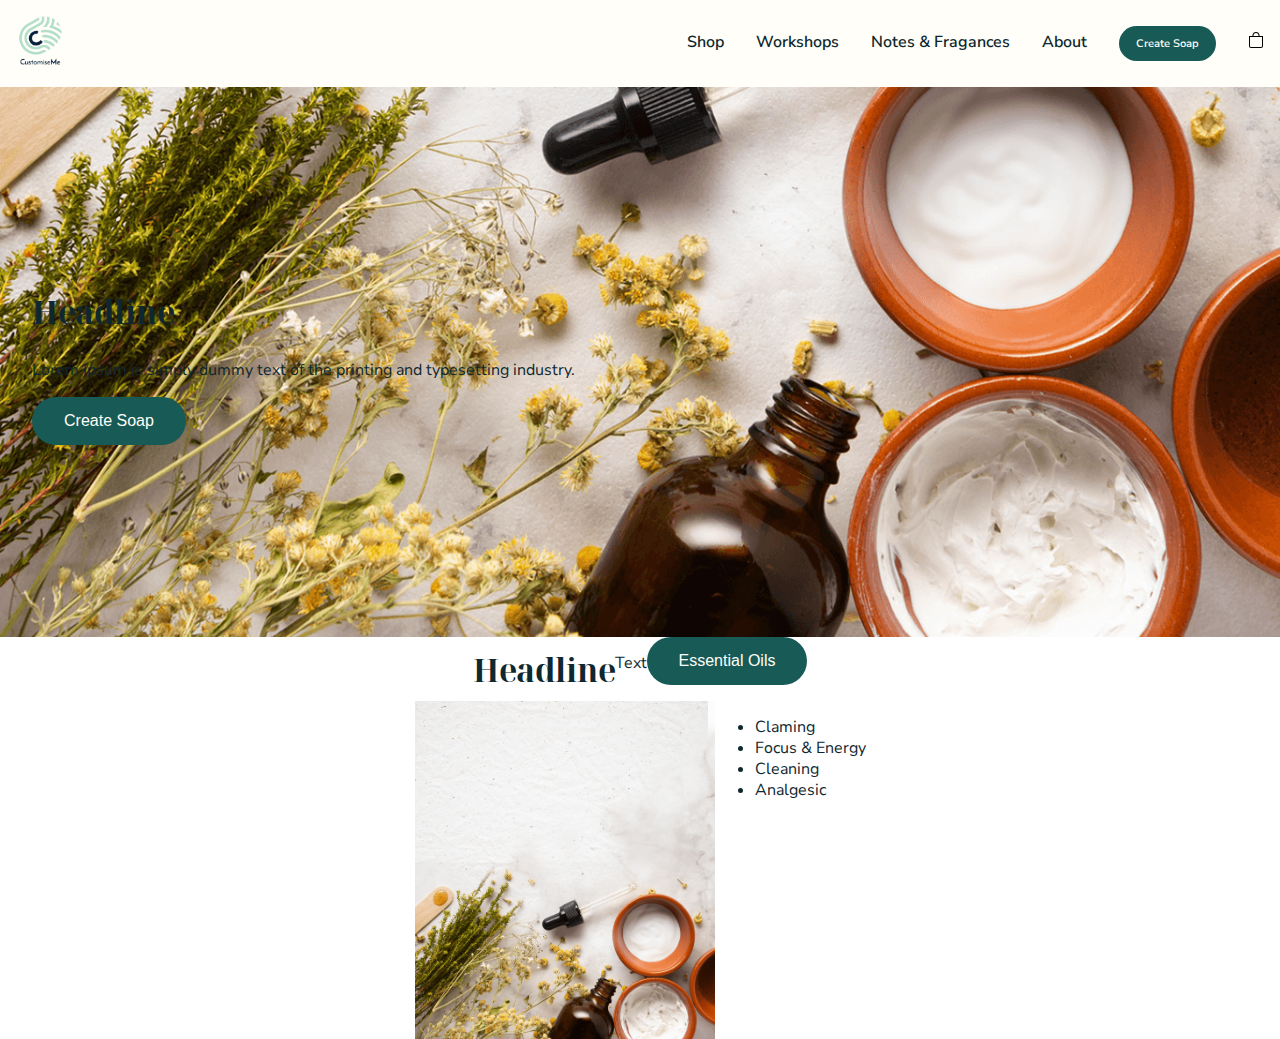
==== create-soap.html @ 22575def "Jose Adding Section" ====
<!DOCTYPE html>
<html lang="en">

<head>
    <meta charset="UTF-8" />
    <meta http-equiv="X-UA-Compatible" content="IE=edge" />
    <meta name="viewport" content="width=device-width, initial-scale=1.0" />
    <title>CustomiseMe</title>
    <link rel="stylesheet" href="style.css" />
</head>

<body class="wrapper">
    <header class="main-container-header header_bg_content">
        <nav>
            <div id="logo" class="logo">
                <a href="index.html"><img src="images/logo.png" alt="Logo" /></a>
            </div>

            <div class="icons-nav">

                <div class="buttons-nav">
                    <a class="icon" href="create-soap.html">Create Soap</a>
                </div>

                <div class="cart">
                    <a class="icon">
                        <img src="images/bag.svg" alt="Ivon Menu" />
                    </a>
                </div>

                <div class="hamburger">
                    <a class="icon" onclick="openmenumobile()">
                        <img src="images/bars-solid.svg" alt="Icon Menu" />
                    </a>
                </div>
            </div>

            <ul id="mainmenu">
                <li><a href="shop.html">Shop</a></li>
                <li><a href="workshops.html">Workshops</a></li>
                <li><a href="notes_fragances.html">Notes & Fragances</a></li>
                <li><a href="about.html">About</a></li>
                <li><a href="create-soap.html">Create Soap</a></li>
                <li><a href="cart.html">Cart</a>
                </li>
            </ul>

            <ul id="menu">
                <li><a href="shop.html">Shop</a></li>
                <li><a href="workshops.html">Workshops</a></li>
                <li><a href="notes_fragances.html">Notes & Fragances</a></li>
                <li><a href="about.html">About</a></li>
                <li><a class="icon" href="create-soap.html">Create Soap</a></li>
                <li>
                    <a class="icon">
                        <img src="images/bag.svg" alt="Icon Menu" /></a>
                </li>
            </ul>
        </nav>

        <div class="w100 hero">
            <div class="hero-text">
                <h1>Headline</h1>
                <p>Lorem Ipsum is simply dummy text of the printing and typesetting industry.</p>
                <button type="button">Create Soap</button>
            </div>

        </div>
        </div>

        <!-- <div id="overlay" class="w100"></div> -->
    </header>

    <main>
        
        <section class="head-main">
            <div class="container">
                <div><h1>Headline</h1></div>
                <div><p>Text</p></div>
                <div><button>Essential Oils</button></div>
            </div>
        </section>

        <section class="form-create_soap">
            <div class="container">
            <div>
                <img src="images/bg.png">
            </div>
            <div>
                <ul class="list-experiences">
                    <li>Claming</li>
                    <li>Focus & Energy</li>
                    <li>Cleaning</li>
                    <li>Analgesic</li>
                </ul>
            </div>
            </div> <!--End container-->
        </section>
    </main>







    <footer></footer>
    <script src="functions.js"></script>
</body>

</html>
---- style.css ----
@import url("https://fonts.googleapis.com/css2?family=Noto+Serif+Display:ital,wght@0,100;0,200;0,300;0,400;0,500;0,600;0,700;0,800;0,900;1,100;1,200;1,300;1,400;1,600;1,700;1,800;1,900&display=swap");

/*font-family: 'Noto Serif Display', serif;*/

@import url("https://fonts.googleapis.com/css2?family=Nunito+Sans:ital,wght@0,200;0,300;0,400;0,600;0,700;0,800;0,900;1,200;1,300;1,400;1,600;1,700;1,800;1,900&display=swap");

/*font-family: 'Nunito Sans', sans-serif;*/

:root {
  --font-h: "Noto Serif Display", serif;
  --font-t: "Nunito Sans", sans-serif;
  --black: #0f282f;
  --green: #c8dcc4;
  --middle_green: #7f927b;
  --dark-green: #185a56;
  --beige: #eee5da;
  --brown: #eee5da;
  --white: #fffef8;
  --m: 1rem;
  --ms: 0.5rem;
  --p: 1rem;
  --ps: 0.5rem;
  --mtb: 1rem 0;
  --mlr: 0 1rem;
  --ml: 0 0 0 1rem;
  --mr: 0 1rem 0 0;
  --ptb: 1rem 0;
  --plr: 0 1rem;
  --pl: 0 0 0 1rem;
  --pr: 0 1rem 0 0;
  --border-radius: 10px;
  --border-radius-100: 100px;
  /* --bg-gray-200: background-color: #efefef; */
  --shadow: 0 1px 3px 0 rgba(0, 0, 0, 0.1), 0 1px 2px 0 rgba(0, 0, 0, 0.06);
}

h1,
h2,
h3 {
  font-family: var(--font-h);
}

p {
  font-family: var(--font-t);
}

body {
  margin: 0px;
  color: var(--black);
  hyphens: auto;
  font-size: 16px;
  line-height: 21px;
  font-family: "Nunito Sans", sans-serif;
  word-wrap: break-word;
}

.wrapper {
  /* position: relative; */
  display: grid;
  grid-template-columns: 1fr;
  grid-template-rows: auto auto auto;
  width: 100%;
  height: 100vh;
  justify-items: center;
  justify-content: center;
  grid-auto-flow: row;
}

header {
  /*its container is wrapper */
  /*Mobile*/
  grid-column-start: 1;
  grid-column-end: -1;
  grid-row-start: 1;
  grid-row-end: 2;
  /* position: relative; */
  width: 100%;
  height: auto;
}

nav {
  display: grid;
  grid-template-columns: auto auto;
  grid-template-rows: 1fr;
  grid-auto-flow: column;
  justify-content: first baseline;
  /* align-items: baseline; */
  background-color: var(--white);
}

.icons-nav {
  grid-column: 2 / 3;
  grid-row: 1 / -1;
  display: flex;
  flex-flow: row;
  justify-content: end;
  align-items: center;
}

.hamburger {
  /*Mobile*/
  padding: var(--p);
  width: 16px;
  cursor: pointer;
}

.cart {
  padding: var(--p);
  width: 16px;
  cursor: pointer;
}

#logo {
  padding: var(--p);
  color: var(--black);
}

#logo img {
  width: 3rem;
}

.buttons-nav {
  padding: var(--p);
}

.buttons-nav a:link {
  background-color: var(--dark-green);
  border: none;
  color: var(--white);
  padding: 10px 17px;
  text-align: center;
  text-decoration: none;
  font-size: 11px;
  border-radius: var(--border-radius-100);
}

#menu {
  display: none;
}

#mainmenu {
  /*Mobile*/
  display: none;
  grid-column: 1 / -1;
  grid-row: 2 / 3;
  margin: 0;
  width: 100%;
  flex-flow: column;
  justify-content: center;
  align-content: center;
  text-align: center;
  padding: var(--ptb);
  background-color: var(--dark-green);
  height: auto;
}

#mainmenu ul {
  width: 100%;
}

#mainmenu li {
  text-decoration: none;
  list-style: none;
  padding: var(--ptb);
  border-bottom: 1px solid var(--white);
  border-width: thin;
  width: 100vw;
}

#mainmenu li:last-child {
  border-bottom: 0px;
}

#mainmenu li a:link,
a:visited,
a:active {
  color: var(--white);
  text-decoration: none;
  font-weight: 600;
}

.hero {
  grid-column: 1 / -1;
  grid-row: 2 / 3;
  background-color: var(--middle_green);
  width: 100%;
  height: auto;
  display: flex;
  flex-flow: row;
  background-image: url(images/bg.png);
  background-repeat: no-repeat;
  background-position: bottom;
  background-size: cover;
  justify-content: flex-start;
  align-items: center;
  text-align: left;
}

.hero-text {
  display: flex;
  flex-flow: column;
  width: 50%;
  padding: var(--p);
  margin: var(--m);
  /* height: fit-content; */
  /* justify-content: baseline; */
  align-content: center;
}

button {
  width: fit-content;
  background-color: var(--dark-green);
  border: none;
  color: var(--white);
  padding: 10px 17px;
  text-align: center;
  text-decoration: none;
  /* font-size: 11px; */
  border-radius: var(--border-radius-100);
  cursor: pointer;
}

main {
  grid-column: 1 / -1;
  grid-row: 2 / 3;
  width: 100%;
  /* padding: var(--p); */
  /* margin: var(--m); */
}

footer {
  grid-column: 1 / -1;
  grid-row: 3/ 4;
}

.head-main {
  width: 100%;
  display: flex;
  justify-content: center;
  align-items: center;
  text-align: center;
}

.form-create_soap img {
  display: flex;
  width: 300px;
}

.container {
  max-width: 1280px;
  display: flex;
  justify-content: center;
  margin: 0 auto;
}

.w100 {
  width: 100%;
}

/*///ABDULHAN//****/

/* ------------------ Tablet -----------------------*/

/* Medium devices (landscape tablets, 768px and up) */

@media only screen and (min-width: 768px) {
}

/* ------------------ Desktop -----------------------*/

/* Extra large devices (large laptops and desktops, 1200px and up) */

@media only screen and (min-width: 1200px) {
  .hamburger {
    display: none;
  }
  #mainmenu {
    display: none;
  }
  #menu {
    /*Desktop*/
    display: flex;
    grid-column: 2 / 3;
    grid-row: 1 / -1;
    margin: 0;
    width: 100%;
    flex-flow: row;
    justify-content: end;
    align-content: center;
    text-align: center;
    padding: var(--ptb);
    height: auto;
  }
  #menu li {
    border-bottom: 0px;
    display: inline;
    padding: var(--p);
  }
  #menu li a:link.icon {
    background-color: var(--dark-green);
    /* Green */
    border: none;
    color: var(--white);
    padding: 10px 17px;
    text-align: center;
    text-decoration: none;
    font-size: 11px;
    border-radius: var(--border-radius-100);
    cursor: pointer;
  }
  #menu li a:link,
  a:visited,
  a:active {
    color: var(--black);
    text-decoration: none;
    font-weight: 600;
    cursor: pointer;
  }
  .icons-nav {
    display: none;
  }
  .hero {
    height: 550px;
  }
  button {
    padding: 15px 32px;
    font-size: 1rem;
  }
}
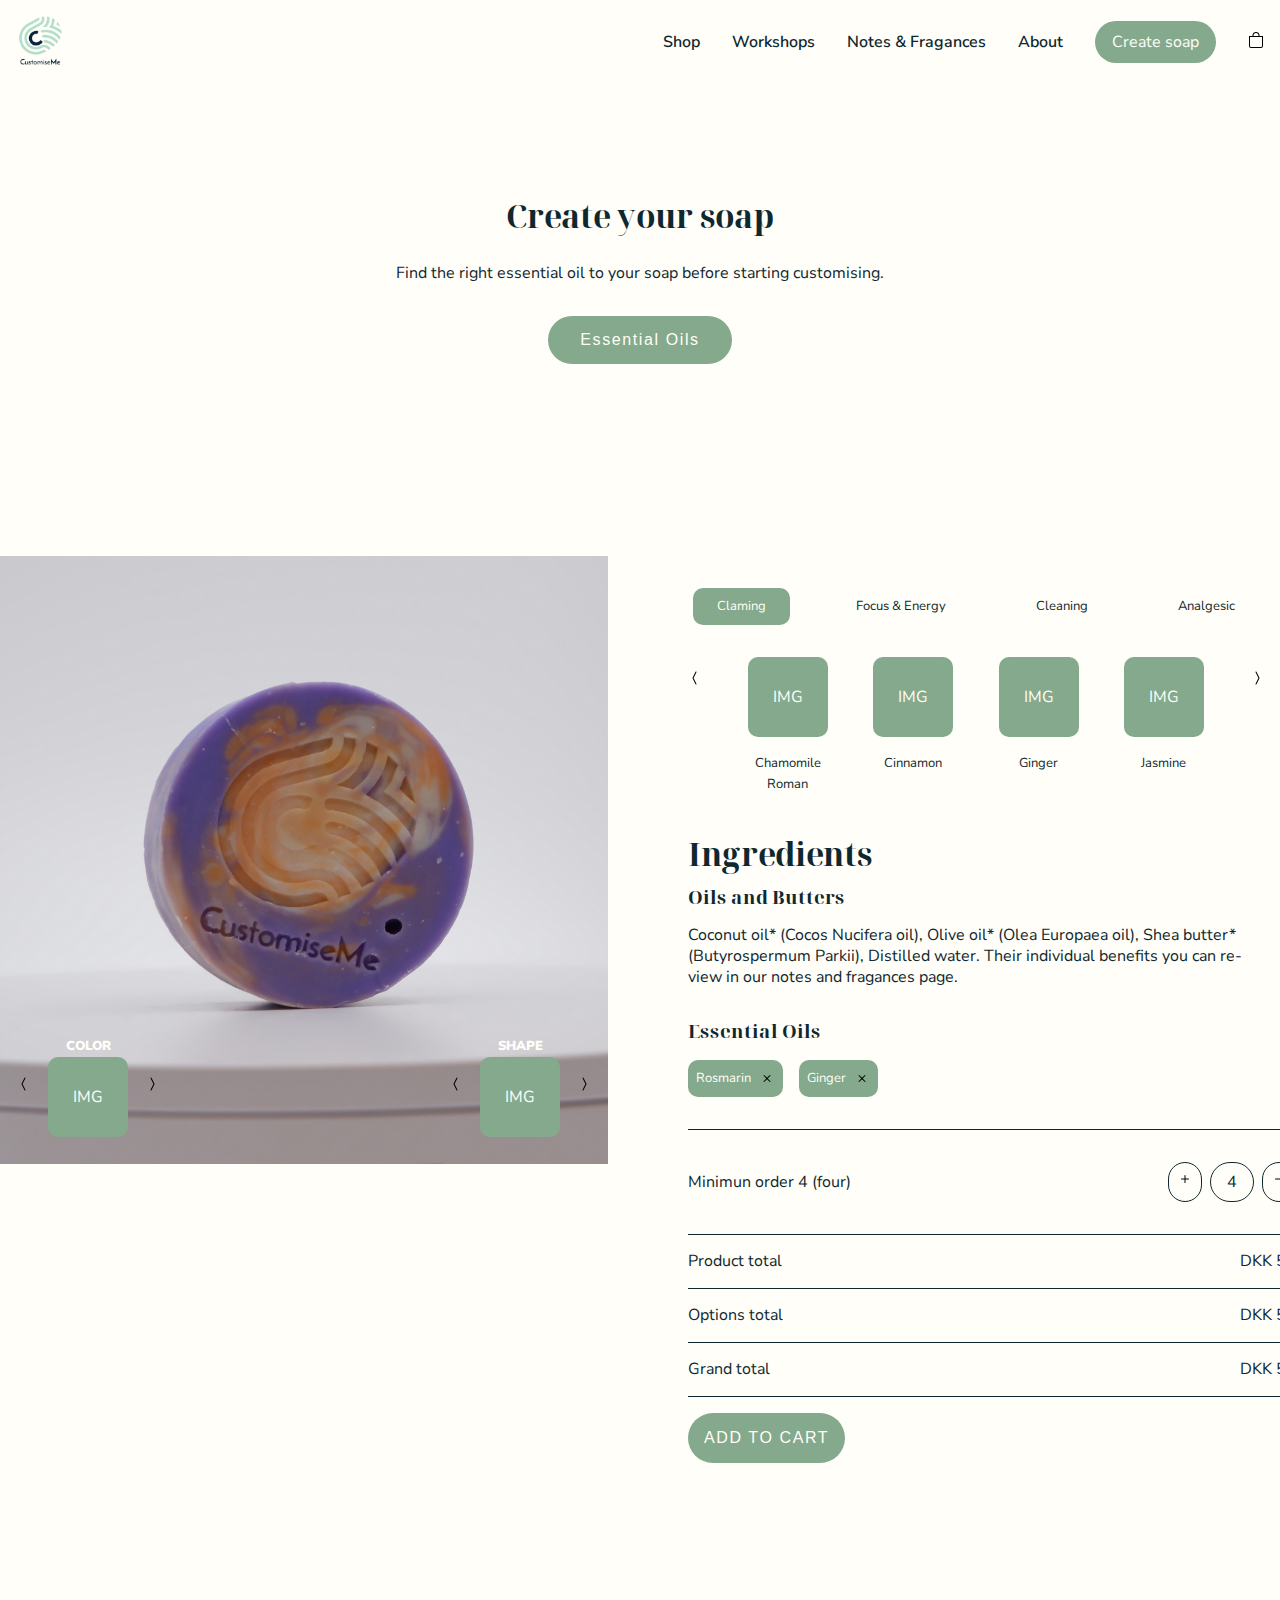
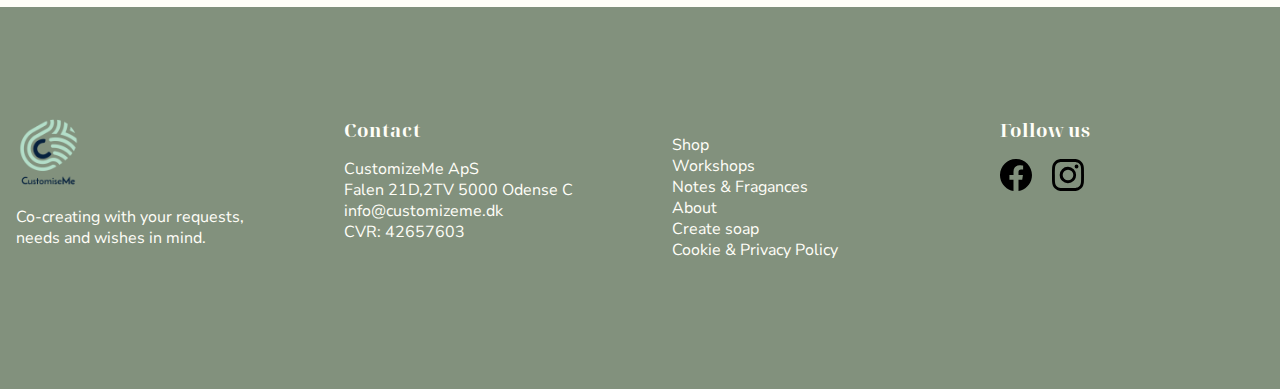
==== commit ea8fe2f4: "create-soap page and css" ====
--- a/create-soap.html
+++ b/create-soap.html
@@ -18,8 +18,8 @@
 
             <div class="icons-nav">
 
-                <div class="buttons-nav">
-                    <a class="icon" href="create-soap.html">Create Soap</a>
+                <div class="button-nav">
+                    <a class="button-nav" href="create-soap.html">Create Soap</a>
                 </div>
 
                 <div class="cart">
@@ -35,77 +35,293 @@
                 </div>
             </div>
 
-            <ul id="mainmenu">
-                <li><a href="shop.html">Shop</a></li>
-                <li><a href="workshops.html">Workshops</a></li>
-                <li><a href="notes_fragances.html">Notes & Fragances</a></li>
-                <li><a href="about.html">About</a></li>
-                <li><a href="create-soap.html">Create Soap</a></li>
-                <li><a href="cart.html">Cart</a>
+            <ul id="mainmenu"><!--Mobile-->
+                <li><a href="shop.html" class="mainmenu">Shop</a></li>
+                <li><a href="workshops.html" class="mainmenu">Workshops</a></li>
+                <li><a href="notes_fragances.html" class="mainmenu">Notes & Fragances</a></li>
+                <li><a href="about.html" class="mainmenu">About</a></li>
+                <li><a href="create-soap.html" class="mainmenu">Create soap</a></li>
+                <li><a href="cart.html" class="mainmenu">Cart</a>
                 </li>
             </ul>
 
-            <ul id="menu">
-                <li><a href="shop.html">Shop</a></li>
-                <li><a href="workshops.html">Workshops</a></li>
-                <li><a href="notes_fragances.html">Notes & Fragances</a></li>
-                <li><a href="about.html">About</a></li>
-                <li><a class="icon" href="create-soap.html">Create Soap</a></li>
+            <ul id="menu"><!--Desktop-->
+                <li><a href="shop.html" class="menu">Shop</a></li>
+                <li><a href="workshops.html" class="menu">Workshops</a></li>
+                <li><a href="notes_fragances.html" class="menu">Notes & Fragances</a></li>
+                <li><a href="about.html" class="menu">About</a></li>
+                <li><a class="button" href="create-soap.html">Create soap</a></li>
                 <li>
-                    <a class="icon">
+                    <a href="cart.html" class="menu">
                         <img src="images/bag.svg" alt="Icon Menu" /></a>
                 </li>
             </ul>
         </nav>
 
-        <div class="w100 hero">
-            <div class="hero-text">
+        <!-- <div class="w100 hero">
+            <div class="container hero-text">
                 <h1>Headline</h1>
                 <p>Lorem Ipsum is simply dummy text of the printing and typesetting industry.</p>
-                <button type="button">Create Soap</button>
+                <button type="button">Create soap</button>
             </div>
-
-        </div>
+        </div> -->
+
         </div>
 
         <!-- <div id="overlay" class="w100"></div> -->
     </header>
 
     <main>
-        
-        <section class="head-main">
+
+        <section class="">
             <div class="container">
-                <div><h1>Headline</h1></div>
-                <div><p>Text</p></div>
-                <div><button>Essential Oils</button></div>
+                <div class="head-main">
+                    <div><h1>Create your soap</h1></div>
+                    <div><p>Find the right essential oil to your soap before starting customising.</p></div>
+                    <div><button>Essential Oils</button></div>
+                </div>
             </div>
         </section>
 
-        <section class="form-create_soap">
+        <section id="form-mobile">
             <div class="container">
-            <div>
-                <img src="images/bg.png">
-            </div>
-            <div>
-                <ul class="list-experiences">
-                    <li>Claming</li>
-                    <li>Focus & Energy</li>
-                    <li>Cleaning</li>
-                    <li>Analgesic</li>
+                <div class="form-create-soap-mobile">
+                    <div>
+                        <ul class="list-experiences">
+                            <li class="exp-sel">Claming</li>
+                            <li>Focus & Energy</li>
+                            <li>Cleaning</li>
+                            <li>Analgesic</li>
+                        </ul>
+                    </div>
+                    <div>
+                        <ul class="list-items">
+                            <li><img src="images/chevron-compact-left.svg" alt="" class="arrows"></li>
+                            <li><div class="item"><div class="icon-item">IMG</div><div class="icon-text">img</div></div></li>
+                            <li><div class="item"><div class="icon-item">IMG</div><div class="icon-text">img</div></div></li>
+                            <li><div class="item"><div class="icon-item">IMG</div><div class="icon-text">img</div></div></li>
+                            <li><div class="item"><div class="icon-item">IMG</div><div class="icon-text">img</div></div></li>
+                            <li><img src="images/chevron-compact-right.svg" alt="" class="arrows"></li>
+                        </ul>
+                    </div>
+                    <div>
+                        <img src="images/custom-soap.jpg">
+
+                        <div class="color-shape">
+                            <div>
+                                <ul class="list-color-shape">
+                                    <li><img src="images/chevron-compact-left.svg" alt="" class="arrows"></li>
+                                    <li><div class="item"><div class="items-title">Color</div></div><div class="icon-item">IMG</div></li>
+                                    <li><img src="images/chevron-compact-right.svg" alt="" class="arrows"></li>
+                                </ul>
+                            </div>
+                            <div>
+                                <ul class="list-color-shape">
+                                    <li><img src="images/chevron-compact-left.svg" alt="" class="arrows"></li>
+                                    <li><div class="item"><div class="items-title">Shape</div></div><div class="icon-item">IMG</div></li>
+                                    <li><img src="images/chevron-compact-right.svg" alt="" class="arrows"></li>
+                                </ul>
+                            </div>
+                        </div>                        
+                    </div>
+                    
+                    <div>
+                        <div class="ingredients">
+                            <h1>Ingredients</h1>
+                            <h3>Oils and Butters</h3>
+                            <p>Coconut oil* (Cocos Nucifera oil), Olive oil* (Olea Europaea oil), Shea butter* (Butyrospermum Parkii), Distilled water. Their individual benefits you can review in our notes and fragances page.</p>
+                            <h3>Essential Oils</h3>
+                            <div class="oils-selected">
+                                <div class="oil-selected">Rosmarin<img src="images/x.svg" alt=""></div>
+                                <div class="oil-selected">Ginger<img src="images/x.svg" alt=""></div>
+                            </div>
+                        </div>
+                    </div>
+
+                    <div>
+                        <div class="cost">
+                            <div class="rows-cost">
+                                <div>Minimun order 4 (four)</div>
+                                <div class="minimun">
+                                    <div class="plus"><img src="images/plus.svg" alt=""></div>
+                                    <div class="field">4</div>
+                                    <div class="minus"><img src="images/dash.svg" alt=""></div>
+                                </div>
+                            </div>
+
+                            <div class="rows-cost">
+                                <div>Product total</div>
+                                <div>DKK 50</div>
+                            </div>
+
+                            <div class="rows-cost">
+                                <div>Options total</div>
+                                <div>DKK 50</div>
+                            </div>
+
+                            <div class="rows-cost">
+                                <div>Grand total</div>
+                                <div>DKK 50</div>
+                            </div>
+
+                            <div class="rows-cost align-right">
+                                <div class="w100"><button type="button" class="add-to-cart">ADD TO CART</button></div>
+                            </div>
+                        </div><!-- Cost ends -->
+                    </div>
+                    
+                </div><!--Form mobile ends-->
+            </div> <!--Container ends-->
+        </section>
+
+        <section id="form-desktop">
+            <div class="container">
+                <div class="form-create-soap-desktop">
+
+                    <div class="custom-image">
+                        <img src="images/custom-soap.jpg">
+                        <div class="color-shape">
+                            <div class="color">
+                                <ul class="list-color-shape">
+                                    <li><img src="images/chevron-compact-left.svg" alt="" class="arrows"></li>
+                                    <li><div class="item"><div class="items-title">Color</div></div><div class="icon-item">IMG</div></li>
+                                    <li><img src="images/chevron-compact-right.svg" alt="" class="arrows"></li>
+                                </ul>
+                            </div>
+                            <div class="shape">
+                                <ul class="list-color-shape">
+                                    <li><img src="images/chevron-compact-left.svg" alt="" class="arrows"></li>
+                                    <li><div class="item"><div class="items-title">Shape</div></div><div class="icon-item">IMG</div></li>
+                                    <li><img src="images/chevron-compact-right.svg" alt="" class="arrows"></li>
+                                </ul>
+                            </div>
+                        </div>                        
+                    </div>
+
+                    <div class="custom-properties">
+                        <div>
+                            <ul class="list-experiences">
+                                <li class="exp-sel">Claming</li>
+                                <li>Focus & Energy</li>
+                                <li>Cleaning</li>
+                                <li>Analgesic</li>
+                            </ul>
+                        </div>
+                        <div>
+                            <ul class="list-items">
+                                <li><img src="images/chevron-compact-left.svg" alt="" class="arrows"></li>
+                                <li><div class="item"><div class="icon-item">IMG</div><div class="icon-text">Chamomile Roman</div></div></li>
+                                <li><div class="item"><div class="icon-item">IMG</div><div class="icon-text">Cinnamon</div></div></li>
+                                <li><div class="item"><div class="icon-item">IMG</div><div class="icon-text">Ginger</div></div></li>
+                                <li><div class="item"><div class="icon-item">IMG</div><div class="icon-text">Jasmine</div></div></li>
+                                <li><img src="images/chevron-compact-right.svg" alt="" class="arrows"></li>
+                            </ul>
+                        </div>
+                        
+                        <div>
+                            <div class="ingredients">
+                                <h1>Ingredients</h1>
+                                <h3>Oils and Butters</h3>
+                                <p>Coconut oil* (Cocos Nucifera oil), Olive oil* (Olea Europaea oil), Shea butter* (Butyrospermum Parkii), Distilled water. Their individual benefits you can review in our notes and fragances page.</p>
+                                <h3>Essential Oils</h3>
+                                <div class="oils-selected">
+                                    <div class="oil-selected">Rosmarin<img src="images/x.svg" alt=""></div>
+                                    <div class="oil-selected">Ginger<img src="images/x.svg" alt=""></div>
+                                </div>
+                            </div>
+                        </div>
+    
+                        <div>
+                            <div class="cost">
+                                <div class="rows-cost">
+                                    <div>Minimun order 4 (four)</div>
+                                    <div class="minimun">
+                                        <div class="plus"><img src="images/plus.svg" alt=""></div>
+                                        <div class="field">4</div>
+                                        <div class="minus"><img src="images/dash.svg" alt=""></div>
+                                    </div>
+                                </div>
+    
+                                <div class="rows-cost">
+                                    <div>Product total</div>
+                                    <div>DKK 50</div>
+                                </div>
+    
+                                <div class="rows-cost">
+                                    <div>Options total</div>
+                                    <div>DKK 50</div>
+                                </div>
+    
+                                <div class="rows-cost">
+                                    <div>Grand total</div>
+                                    <div>DKK 50</div>
+                                </div>
+    
+                                <div class="rows-cost align-right">
+                                    <div class="w100"><button type="button" class="add-to-cart">ADD TO CART</button></div>
+                                </div>
+                            </div><!-- Cost ends -->
+                        </div>
+                    </div>
+                    
+                    
+
+                    
+                    
+                </div><!--Form mobile ends-->
+            </div> <!--Container ends-->
+        </section>
+
+    </main>
+    
+    <footer>
+        <div class="container">
+            <div class="footer">
+
+                
+                <div class="logo">
+                    <!-- <h3>Logo</h3> -->
+                    <img src="images/logo.png" alt="Logo">
+                    <p>Co-creating with your requests, needs and wishes in mind.</p>
+                </div>
+
+
+                <div class="contact">
+                    <h3>Contact</h3>
+                    <ul>
+                        <li>CustomizeMe ApS</li>
+                        <li>Falen 21D,2TV 5000 Odense C</li>
+                        <li>info@customizeme.dk</li>
+                        <li>CVR: 42657603</li>
+                    </ul>
+                </div>
+
+                <ul class="footer-menu"><!--Mobile-->
+                    <li><a href="shop.html" class="footer-menu">Shop</a></li>
+                    <li><a href="workshops.html" class="footer-menu">Workshops</a></li>
+                    <li><a href="notes_fragances.html" class="footer-menu">Notes & Fragances</a></li>
+                    <li><a href="about.html" class="footer-menu">About</a></li>
+                    <li><a href="create-soap.html" class="footer-menu">Create soap</a></li>
+                    <li><a href="cookies-privacy-policy.html" class="footer-menu">Cookie & Privacy Policy</a>
+                    </li>
                 </ul>
-            </div>
-            </div> <!--End container-->
-        </section>
-    </main>
-
-
-
-
-
-
-
-    <footer></footer>
+
+
+                <div class="social">
+                    <h3>Follow us</h3>
+                <div>
+                    <img src="images/facebook.svg" alt="">
+                    <img src="images/instagram.svg" alt="">
+                </div>
+                </div>
+        
+        </div><!-- ".footer" ends-->
+    </div> <!--Container ends-->
+    
+</footer>
     <script src="functions.js"></script>
 </body>
 
-</html>+</html>
+
+
--- a/style.css
+++ b/style.css
@@ -9,11 +9,13 @@
 :root {
   --font-h: "Noto Serif Display", serif;
   --font-t: "Nunito Sans", sans-serif;
+  --font-sm: 0.85rem;
   --black: #0f282f;
   --green: #c8dcc4;
-  --middle_green: #7f927b;
-  --dark-green: #185a56;
+  --middle_green: #cbdac5;
+  --dark-green: #84a98c;
   --beige: #eee5da;
+  --olive: #82917d;
   --brown: #eee5da;
   --white: #fffef8;
   --m: 1rem;
@@ -21,10 +23,14 @@
   --p: 1rem;
   --ps: 0.5rem;
   --mtb: 1rem 0;
+  --mtb-large: 2rem 0;
   --mlr: 0 1rem;
   --ml: 0 0 0 1rem;
   --mr: 0 1rem 0 0;
+  --mb: 0 0 1rem 0;
+  --mt: 1rem 0 0 0;
   --ptb: 1rem 0;
+  --ptb-xxl: 6rem 0;
   --plr: 0 1rem;
   --pl: 0 0 0 1rem;
   --pr: 0 1rem 0 0;
@@ -52,6 +58,7 @@
   line-height: 21px;
   font-family: "Nunito Sans", sans-serif;
   word-wrap: break-word;
+  background-color: var(--white);
 }
 
 .wrapper {
@@ -119,19 +126,20 @@
   width: 3rem;
 }
 
-.buttons-nav {
+.button-nav {
+  border: none;
+  background-color: var(--dark-green);
   padding: var(--p);
-}
-
-.buttons-nav a:link {
-  background-color: var(--dark-green);
-  border: none;
+  padding: 10px 17px;
+  text-align: center;
+  text-decoration: none;
+  font-size: var(--font-sm);
+  border-radius: var(--border-radius-100);
+}
+
+a.button-nav:link,
+a.button-nav:visited {
   color: var(--white);
-  padding: 10px 17px;
-  text-align: center;
-  text-decoration: none;
-  font-size: 11px;
-  border-radius: var(--border-radius-100);
 }
 
 #menu {
@@ -171,9 +179,9 @@
   border-bottom: 0px;
 }
 
-#mainmenu li a:link,
-a:visited,
-a:active {
+#mainmenu li a.mainmenu:link,
+a.mainmenu:visited,
+a.mainmenu:active {
   color: var(--white);
   text-decoration: none;
   font-weight: 600;
@@ -215,9 +223,15 @@
   padding: 10px 17px;
   text-align: center;
   text-decoration: none;
-  /* font-size: 11px; */
+  /* text-transform: uppercase; */
+  letter-spacing: 0.1rem;
   border-radius: var(--border-radius-100);
   cursor: pointer;
+}
+
+.product button {
+  padding: 15px 32px;
+  margin: var(--mtb);
 }
 
 main {
@@ -228,36 +242,463 @@
   /* margin: var(--m); */
 }
 
+.container {
+  width: 100%;
+  max-width: 100%;
+  display: flex;
+  justify-content: center;
+  margin: 0 auto;
+}
+
+.breadcrumb {
+  display: flex;
+  flex-flow: row;
+  list-style: none;
+  justify-content: center;
+  align-items: center;
+  padding: var(--plr);
+  margin: var(--mtb-large);
+}
+
+.breadcrumb li {
+  list-style: none;
+  margin: var(--mr);
+}
+
+.breadcrumb li,
+a.b-links:link,
+a.b-links:visited,
+a.b-links:hover,
+a.b-links:active {
+  text-decoration: none;
+  font-size: var(--font-sm);
+  color: var(--black);
+}
+
+section {
+  padding: var(--ptb-xxl);
+}
+
+section h2 {
+  margin-bottom: 2rem;
+}
+
+section p {
+  margin-bottom: 2rem;
+}
+
+/**********************************/
+
+#products {
+  background-color: var(--green);
+}
+
+.products {
+  width: 80%;
+  display: flex;
+  justify-content: center;
+  align-items: center;
+  flex-direction: column;
+  gap: 4rem;
+}
+
+a.pro-home:link,
+a.pro-home:visited,
+a.pro-home:active,
+a.pro-home:hover {
+  color: var(--black);
+  text-decoration: none;
+}
+
+.products .product {
+  /* width: 70%; */
+  display: flex;
+  flex-direction: column;
+  padding: var(--p);
+  align-items: center;
+  text-align: center;
+}
+
+.card {
+  background-color: var(--white);
+  padding: var(--p);
+}
+
+.products .product h2 {
+  margin: var(--mtb-large);
+  color: var(--black);
+}
+
+.products .product img {
+  max-width: 100%;
+}
+
+/***********************************/
+
+.create-soap-home {
+  display: flex;
+  justify-content: flex-start;
+  align-items: center;
+  flex-flow: column;
+  padding: var(--plr);
+  gap: 4rem;
+}
+
+.create-soap-home-text,
+.create-soap-home-img {
+  margin: var(--mtb);
+  width: 100%;
+}
+
+.create-soap-home img {
+  width: 100%;
+}
+
+/********************************************/
+#workshops {
+  background-image: url(images/soap.png);
+  background-position: center;
+  background-repeat: no-repeat;
+  background-size: cover;
+  display: flex;
+  justify-content: center;
+  align-items: center;
+  height: auto;
+  min-height: 350px;
+}
+.workshops {
+  display: flex;
+  justify-content: flex-start;
+  align-items: center;
+  flex-flow: column;
+  padding: var(--plr);
+  width: 50%;
+  text-align: center;
+}
+
+.workshop :only-child {
+  display: flex;
+  flex-direction: column;
+  justify-content: center;
+  align-items: center;
+}
+
+.workshop :only-child p {
+  width: 80%;
+  text-align: center;
+}
+
+/************************************/
+
+.insta-social {
+  display: flex;
+  flex-direction: column;
+  align-items: center;
+  justify-content: center;
+}
+
+.insta-social-images {
+  display: flex;
+  flex-flow: column;
+  justify-content: space-between;
+  gap: 4rem;
+}
+
+.insta-social h2 {
+  margin-bottom: 4rem;
+}
+
+.insta-social img {
+  max-width: 80%;
+  margin: 0 auto;
+}
+
+/*********************************************/
+
+/*** Mobile ****/
+
+#form-mobile {
+  display: flex;
+}
+
+.head-main {
+  width: 50%;
+  display: flex;
+  flex-flow: column;
+  justify-content: center;
+  align-items: center;
+  text-align: center;
+}
+
+.form-create-soap-mobile {
+  width: 100%;
+  display: flex;
+  flex-flow: column;
+  justify-content: center;
+  align-items: center;
+  text-align: center;
+}
+
+.list-experiences li {
+  display: inline-flex;
+  font-size: small;
+  list-style: none;
+  cursor: pointer;
+  padding: var(--ps);
+  /* margin: var(--mlr); */
+}
+
+.ingredients {
+  padding: var(--plr);
+}
+
+.exp-sel,
+.oil-selected {
+  background-color: var(--dark-green);
+  color: var(--white);
+  padding: var(--ps);
+  border-radius: var(--border-radius);
+}
+
+.oil-selected {
+  display: flex;
+  flex-flow: row;
+  cursor: pointer;
+  font-size: small;
+}
+
+.oil-selected img {
+  padding-left: 0.5rem;
+}
+
+.form-create-soap-mobile ul li img {
+  width: 1rem;
+}
+
+.form-create-soap-mobile img {
+  display: flex;
+  width: 100%;
+}
+
+.list-items,
+.oils-selected {
+  display: flex;
+  flex-flow: row;
+  justify-content: center;
+  align-items: center;
+  width: 100%;
+  gap: 1rem;
+  padding: 0;
+}
+
+.list-items,
+.list-experiences,
+.list-color-shape {
+  list-style: none;
+  padding: 0;
+  margin: var(mtb);
+  display: flex;
+  justify-content: space-around;
+  align-items: baseline;
+}
+
+.item {
+  display: flex;
+  flex-flow: column;
+  justify-content: center;
+  text-align: center;
+}
+
+.icon-item,
+.icon-text {
+  padding: var(--p);
+  width: 48px;
+  text-align: center;
+  display: flex;
+  align-items: center;
+  justify-content: center;
+}
+
+.icon-item {
+  background-color: var(--dark-green);
+  color: var(--white);
+  border-radius: var(--border-radius);
+  height: 48px;
+}
+
+.icon-text {
+  font-size: small;
+  overflow-wrap: normal;
+}
+
+.list-items .arrows {
+  /* background-color: var(--dark-green);
+  padding: var(--ps);
+  border-radius: var(--border-radius); */
+  margin: var(--mb);
+}
+
+.color-shape {
+  display: inline-flex;
+  width: 100%;
+  flex-flow: row;
+  justify-content: center;
+}
+
+.list-color-shape {
+  display: flex;
+  flex-flow: row;
+  justify-content: center;
+  align-items: center;
+  width: auto;
+  gap: 1rem;
+  padding: 0;
+}
+
+.items-title {
+  font-size: small;
+  font-weight: 900;
+  text-transform: uppercase;
+}
+
+.oils-selected {
+  display: flex;
+  flex-flow: row;
+}
+
+.cost {
+  display: flex;
+  flex-flow: column;
+  padding: var(--plr);
+  margin: var(--mtb-large);
+  width: 100%;
+}
+
+.rows-cost {
+  display: flex;
+  flex-flow: row;
+  justify-content: space-between;
+  align-items: center;
+  border-top: 1px solid var(--black);
+  /* margin: var(--mtb); */
+  padding: var(--ptb);
+}
+
+.minimun {
+  display: flex;
+  flex-flow: row;
+  margin: var(--mtb);
+  gap: 0.5rem;
+}
+
+.plus,
+.minus {
+  border: 1px solid var(--black);
+  border-radius: var(--border-radius-100);
+  padding: var(--ps);
+}
+
+.field {
+  display: flex;
+  align-items: center;
+  border: 1px solid var(--black);
+  border-radius: var(--border-radius-100);
+  padding: var(--plr);
+}
+
+.align-right {
+  display: flex;
+  flex-flow: row;
+  width: 100%;
+  align-items: end !important;
+}
+
+.add-to-cart {
+  padding: var(--p);
+}
+
+#form-mobile {
+  display: flex;
+}
+
+#form-desktop {
+  display: none;
+}
+
+/***************************************/
+
 footer {
   grid-column: 1 / -1;
-  grid-row: 3/ 4;
-}
-
-.head-main {
-  width: 100%;
-  display: flex;
-  justify-content: center;
-  align-items: center;
-  text-align: center;
-}
-
-.form-create_soap img {
-  display: flex;
-  width: 300px;
-}
-
-.container {
-  max-width: 1280px;
-  display: flex;
-  justify-content: center;
-  margin: 0 auto;
-}
+  grid-row: 3 / 4;
+  width: 100%;
+  color: var(--white);
+  background-color: var(--olive);
+}
+
+footer .logo img {
+  width: 4rem;
+}
+
+footer .logo,
+.contact,
+.social,
+.footer-menu {
+  width: 100%;
+}
+
+.footer {
+  display: flex;
+  flex-flow: column;
+  justify-content: center;
+  align-items: baseline;
+  text-align: center;
+  padding: var(--p);
+  margin: var(--ptb-xxl);
+  width: 100%;
+  gap: 4rem;
+}
+
+a.footer-menu:link,
+a.footer-menu:visited,
+a.footer-menu:active {
+  list-style: none;
+  text-decoration: none;
+  color: var(--white);
+}
+
+a.footer-menu:hover {
+  color: var(--black);
+}
+
+footer ul li {
+  list-style-type: none;
+  padding: 0;
+  margin: 0;
+}
+
+footer ul {
+  padding: 0;
+}
+
+.footer .social img {
+  width: 2rem;
+  margin: var(--mr);
+}
+
+/* footer > * {
+  display: flex;
+  flex-direction: column;
+} */
 
 .w100 {
   width: 100%;
-}
-
-/*///ABDULHAN//****/
+  /* display: flex; */
+}
+
+.w50 {
+  width: 50%;
+  /* display: flex; */
+}
 
 /* ------------------ Tablet -----------------------*/
 
@@ -296,34 +737,190 @@
     display: inline;
     padding: var(--p);
   }
-  #menu li a:link.icon {
+
+  #menu li a.menu:link,
+  a.menu:visited,
+  a.menu:active {
+    color: var(--black);
+    text-decoration: none;
+    font-weight: 600;
+  }
+
+  #menu li a.button:link,
+  a.button:visited,
+  a.button:active {
     background-color: var(--dark-green);
-    /* Green */
     border: none;
     color: var(--white);
     padding: 10px 17px;
     text-align: center;
     text-decoration: none;
-    font-size: 11px;
     border-radius: var(--border-radius-100);
     cursor: pointer;
   }
-  #menu li a:link,
-  a:visited,
-  a:active {
-    color: var(--black);
-    text-decoration: none;
-    font-weight: 600;
-    cursor: pointer;
-  }
+
   .icons-nav {
     display: none;
   }
+
   .hero {
     height: 550px;
   }
+
   button {
     padding: 15px 32px;
     font-size: 1rem;
   }
-}
+
+  .container {
+    width: 1280pc;
+    max-width: 1280px;
+    display: flex;
+    justify-content: center;
+    margin: 0 auto;
+  }
+
+  .products {
+    width: 100%;
+    margin: var(--mtb);
+    display: flex;
+    flex-direction: row;
+  }
+
+  .products .product {
+    width: 33%;
+  }
+
+  a.pro-home:link,
+  a.pro-home:visited,
+  a.pro-home:active,
+  a.pro-home:hover {
+    color: var(--black);
+    text-decoration: none;
+  }
+
+  .breadcrumb {
+    justify-content: flex-start;
+  }
+
+  .create-soap-home {
+    display: flex;
+    justify-content: flex-start;
+    align-items: center;
+    flex-flow: row;
+  }
+
+  .create-soap-home-text,
+  .create-soap-home-img {
+    margin: var(--mtb);
+    width: 50%;
+  }
+
+  /************************************/
+
+  .insta-social {
+    flex-direction: column;
+  }
+
+  .insta-social-images {
+    display: flex;
+    flex-flow: row;
+    justify-content: center;
+    align-items: stretch;
+  }
+
+  .insta-social img {
+    max-width: 20%;
+  }
+
+  /**************************/
+
+  .footer {
+    display: flex;
+    flex-flow: row;
+    justify-content: space-between;
+    text-align: left;
+    align-items: flex-start;
+  }
+
+  .footer .logo,
+  .contact,
+  .social,
+  .footer-menu {
+    width: 33%;
+  }
+
+  .footer h3 {
+    margin-top: 0;
+  }
+
+  /*********************/
+
+  #form-mobile {
+    display: none;
+  }
+
+  #form-desktop {
+    display: flex;
+  }
+
+  .form-create-soap-desktop {
+    display: flex;
+    flex-flow: row;
+    align-items: flex-start;
+    gap: 4rem;
+    width: 100%;
+  }
+
+  .custom-image,
+  .custom-properties {
+    width: 50%;
+  }
+
+  .custom-image img {
+    width: 100%;
+  }
+
+  .list-items,
+  .list-experiences,
+  .list-color-shape {
+    margin: var(--mtb-large);
+  }
+
+  .list-experiences li {
+    padding: 0.5rem 1.5rem;
+  }
+
+  .oils-selected {
+    justify-content: flex-start;
+  }
+
+  .color-shape {
+    position: relative;
+    display: inline-flex;
+    width: 100%;
+    flex-flow: row;
+    justify-content: space-between;
+    /* background-color: #0f282f; */
+    /* opacity: 0.5; */
+    /* margin: var(--mlr); */
+  }
+
+  .color,
+  .shape {
+    position: absolute;
+    z-index: 1;
+    /* margin-top: -300px; */
+    bottom: 0;
+    color: var(--white);
+    margin: var(--m);
+  }
+
+  .color {
+    left: 0;
+  }
+
+  .shape {
+    right: 0;
+  }
+}
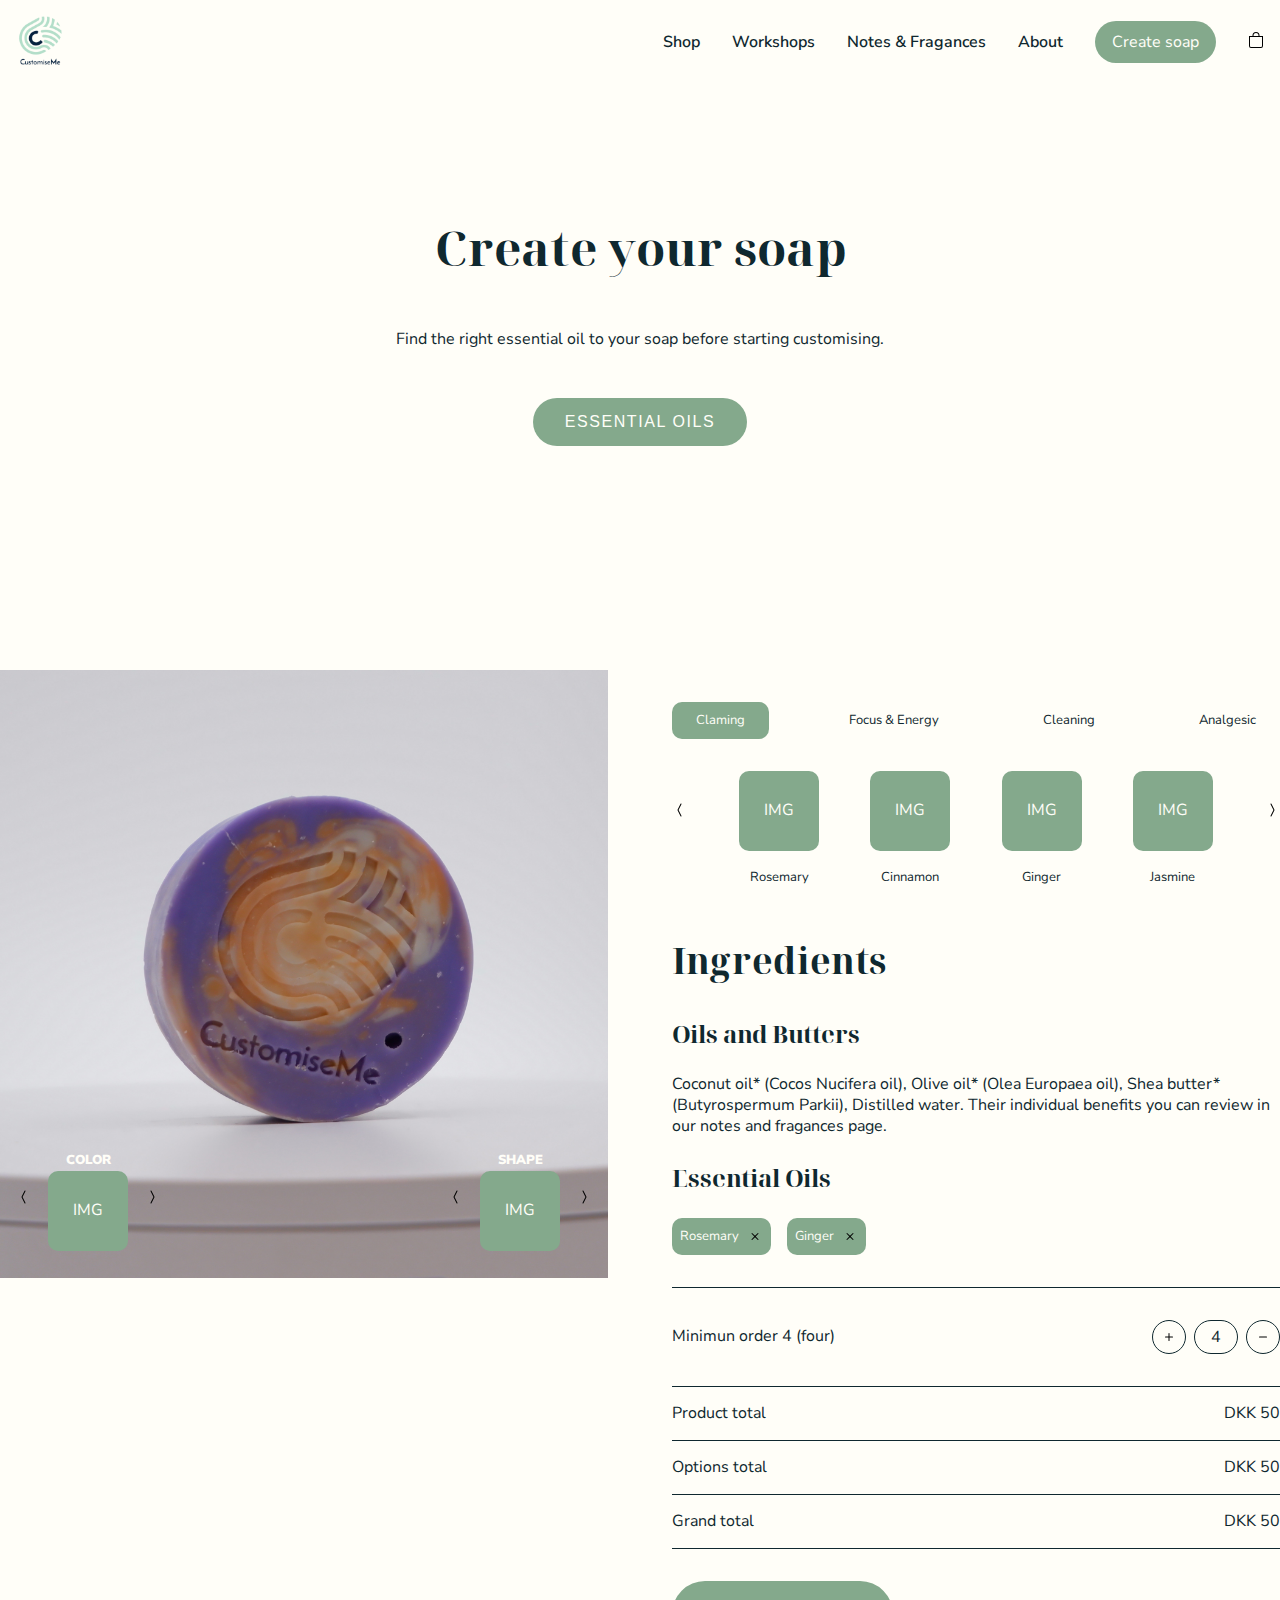
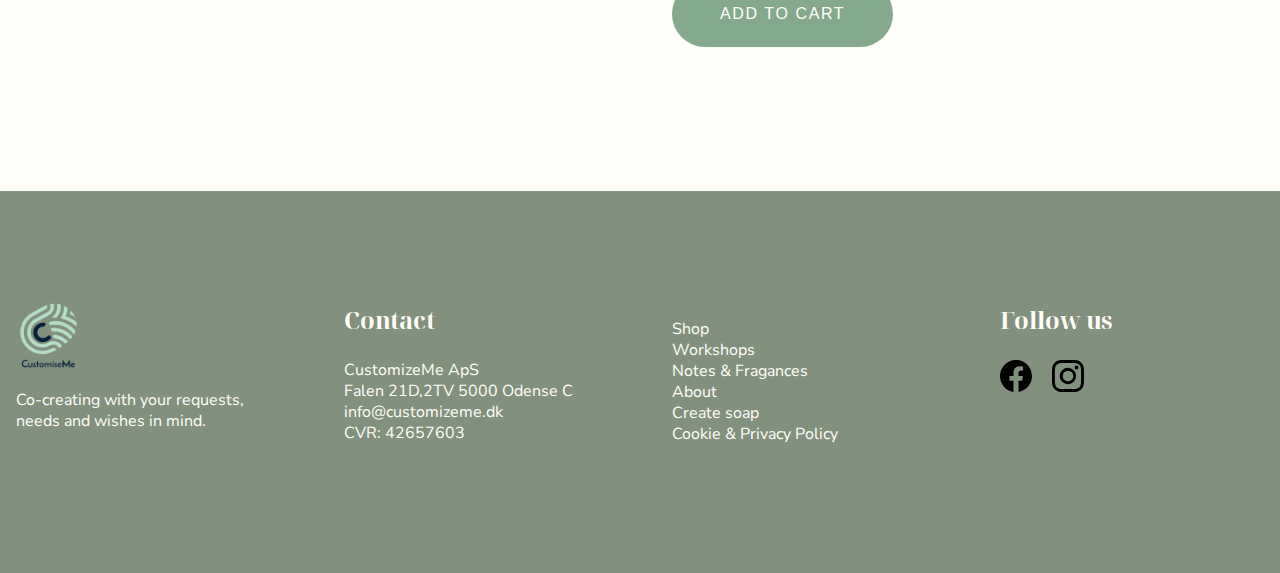
==== commit 3f05a805: "product page and css" ====
--- a/create-soap.html
+++ b/create-soap.html
@@ -96,16 +96,16 @@
                     </div>
                     <div>
                         <ul class="list-items">
-                            <li><img src="images/chevron-compact-left.svg" alt="" class="arrows"></li>
-                            <li><div class="item"><div class="icon-item">IMG</div><div class="icon-text">img</div></div></li>
-                            <li><div class="item"><div class="icon-item">IMG</div><div class="icon-text">img</div></div></li>
-                            <li><div class="item"><div class="icon-item">IMG</div><div class="icon-text">img</div></div></li>
-                            <li><div class="item"><div class="icon-item">IMG</div><div class="icon-text">img</div></div></li>
-                            <li><img src="images/chevron-compact-right.svg" alt="" class="arrows"></li>
+                            <li><img src="images/chevron-compact-left.svg" alt="arrow" class="arrows"></li>
+                            <li><div class="item"><div class="icon-item">IMG</div><div class="icon-text">Rosemary</div></div></li>
+                            <li><div class="item"><div class="icon-item">IMG</div><div class="icon-text">Cinnamon</div></div></li>
+                            <li><div class="item"><div class="icon-item">IMG</div><div class="icon-text">Ginger</div></div></li>
+                            <li><div class="item"><div class="icon-item">IMG</div><div class="icon-text">Jasmine</div></div></li>
+                            <li><img src="images/chevron-compact-right.svg" alt="arrow" class="arrows"></li>
                         </ul>
                     </div>
                     <div>
-                        <img src="images/custom-soap.jpg">
+                        <img src="images/custom-soap.jpg" alt="">
 
                         <div class="color-shape">
                             <div>
@@ -127,12 +127,12 @@
                     
                     <div>
                         <div class="ingredients">
-                            <h1>Ingredients</h1>
+                            <h2>Ingredients</h2>
                             <h3>Oils and Butters</h3>
                             <p>Coconut oil* (Cocos Nucifera oil), Olive oil* (Olea Europaea oil), Shea butter* (Butyrospermum Parkii), Distilled water. Their individual benefits you can review in our notes and fragances page.</p>
                             <h3>Essential Oils</h3>
                             <div class="oils-selected">
-                                <div class="oil-selected">Rosmarin<img src="images/x.svg" alt=""></div>
+                                <div class="oil-selected">Rosemary<img src="images/x.svg" alt=""></div>
                                 <div class="oil-selected">Ginger<img src="images/x.svg" alt=""></div>
                             </div>
                         </div>
@@ -179,7 +179,7 @@
                 <div class="form-create-soap-desktop">
 
                     <div class="custom-image">
-                        <img src="images/custom-soap.jpg">
+                        <img src="images/custom-soap.jpg" alt="soap">
                         <div class="color-shape">
                             <div class="color">
                                 <ul class="list-color-shape">
@@ -210,7 +210,7 @@
                         <div>
                             <ul class="list-items">
                                 <li><img src="images/chevron-compact-left.svg" alt="" class="arrows"></li>
-                                <li><div class="item"><div class="icon-item">IMG</div><div class="icon-text">Chamomile Roman</div></div></li>
+                                <li><div class="item"><div class="icon-item">IMG</div><div class="icon-text">Rosemary</div></div></li>
                                 <li><div class="item"><div class="icon-item">IMG</div><div class="icon-text">Cinnamon</div></div></li>
                                 <li><div class="item"><div class="icon-item">IMG</div><div class="icon-text">Ginger</div></div></li>
                                 <li><div class="item"><div class="icon-item">IMG</div><div class="icon-text">Jasmine</div></div></li>
@@ -220,12 +220,12 @@
                         
                         <div>
                             <div class="ingredients">
-                                <h1>Ingredients</h1>
+                                <h2>Ingredients</h2>
                                 <h3>Oils and Butters</h3>
                                 <p>Coconut oil* (Cocos Nucifera oil), Olive oil* (Olea Europaea oil), Shea butter* (Butyrospermum Parkii), Distilled water. Their individual benefits you can review in our notes and fragances page.</p>
                                 <h3>Essential Oils</h3>
                                 <div class="oils-selected">
-                                    <div class="oil-selected">Rosmarin<img src="images/x.svg" alt=""></div>
+                                    <div class="oil-selected">Rosemary<img src="images/x.svg" alt=""></div>
                                     <div class="oil-selected">Ginger<img src="images/x.svg" alt=""></div>
                                 </div>
                             </div>
--- a/style.css
+++ b/style.css
@@ -21,6 +21,7 @@
   --m: 1rem;
   --ms: 0.5rem;
   --p: 1rem;
+  --p-large: 1.5rem 3rem;
   --ps: 0.5rem;
   --mtb: 1rem 0;
   --mtb-large: 2rem 0;
@@ -44,10 +45,23 @@
 h2,
 h3 {
   font-family: var(--font-h);
+  line-height: normal;
 }
 
 p {
   font-family: var(--font-t);
+}
+
+h1 {
+  font-size: 3rem;
+}
+
+h2 {
+  font-size: 2.25rem;
+}
+
+h3 {
+  font-size: 1.5rem;
 }
 
 body {
@@ -220,13 +234,14 @@
   background-color: var(--dark-green);
   border: none;
   color: var(--white);
-  padding: 10px 17px;
+  padding: 15px 32px;
   text-align: center;
   text-decoration: none;
-  /* text-transform: uppercase; */
+  text-transform: uppercase;
   letter-spacing: 0.1rem;
   border-radius: var(--border-radius-100);
   cursor: pointer;
+  margin: var(--mtb-large);
 }
 
 .product button {
@@ -283,10 +298,6 @@
   margin-bottom: 2rem;
 }
 
-section p {
-  margin-bottom: 2rem;
-}
-
 /**********************************/
 
 #products {
@@ -498,8 +509,8 @@
   padding: 0;
   margin: var(mtb);
   display: flex;
-  justify-content: space-around;
-  align-items: baseline;
+  justify-content: space-between;
+  align-items: center;
 }
 
 .item {
@@ -512,7 +523,7 @@
 .icon-item,
 .icon-text {
   padding: var(--p);
-  width: 48px;
+  width: 28px;
   text-align: center;
   display: flex;
   align-items: center;
@@ -523,7 +534,7 @@
   background-color: var(--dark-green);
   color: var(--white);
   border-radius: var(--border-radius);
-  height: 48px;
+  height: 28px;
 }
 
 .icon-text {
@@ -535,7 +546,7 @@
   /* background-color: var(--dark-green);
   padding: var(--ps);
   border-radius: var(--border-radius); */
-  margin: var(--mb);
+  margin-bottom: 3rem;
 }
 
 .color-shape {
@@ -569,7 +580,7 @@
 .cost {
   display: flex;
   flex-flow: column;
-  padding: var(--plr);
+  /* padding: var(--plr); */
   margin: var(--mtb-large);
   width: 100%;
 }
@@ -589,6 +600,7 @@
   flex-flow: row;
   margin: var(--mtb);
   gap: 0.5rem;
+  line-height: 0;
 }
 
 .plus,
@@ -614,7 +626,9 @@
 }
 
 .add-to-cart {
-  padding: var(--p);
+  padding: var(--p-large);
+  /* font-size: medium; */
+  margin: var(--mt);
 }
 
 #form-mobile {
@@ -769,7 +783,9 @@
 
   button {
     padding: 15px 32px;
-    font-size: 1rem;
+    font-size: medium;
+    text-transform: uppercase;
+    margin: var(--mtb-large);
   }
 
   .container {
@@ -872,6 +888,10 @@
     width: 100%;
   }
 
+  .ingredients {
+    padding: 0;
+  }
+
   .custom-image,
   .custom-properties {
     width: 50%;
@@ -885,6 +905,23 @@
   .list-experiences,
   .list-color-shape {
     margin: var(--mtb-large);
+  }
+
+  .icon-item,
+  .icon-text {
+    padding: var(--p);
+    width: 48px;
+    text-align: center;
+    display: flex;
+    align-items: center;
+    justify-content: center;
+  }
+
+  .icon-item {
+    background-color: var(--dark-green);
+    color: var(--white);
+    border-radius: var(--border-radius);
+    height: 48px;
   }
 
   .list-experiences li {
@@ -923,4 +960,30 @@
   .shape {
     right: 0;
   }
-}
+
+  .name-price {
+    margin: var(--mtb-large);
+  }
+
+  .name {
+    font-family: var(--font-h);
+    height: fit-content;
+  }
+
+  .price {
+    font-family: var(--font-t);
+    margin: var(--mtb-large);
+    height: fit-content;
+  }
+
+  .price,
+  .name {
+    /* font-weight: 700; */
+  }
+
+  .ingredients-soap {
+    display: flex;
+    flex-flow: column;
+    /* gap: 0.5rem; */
+  }
+}
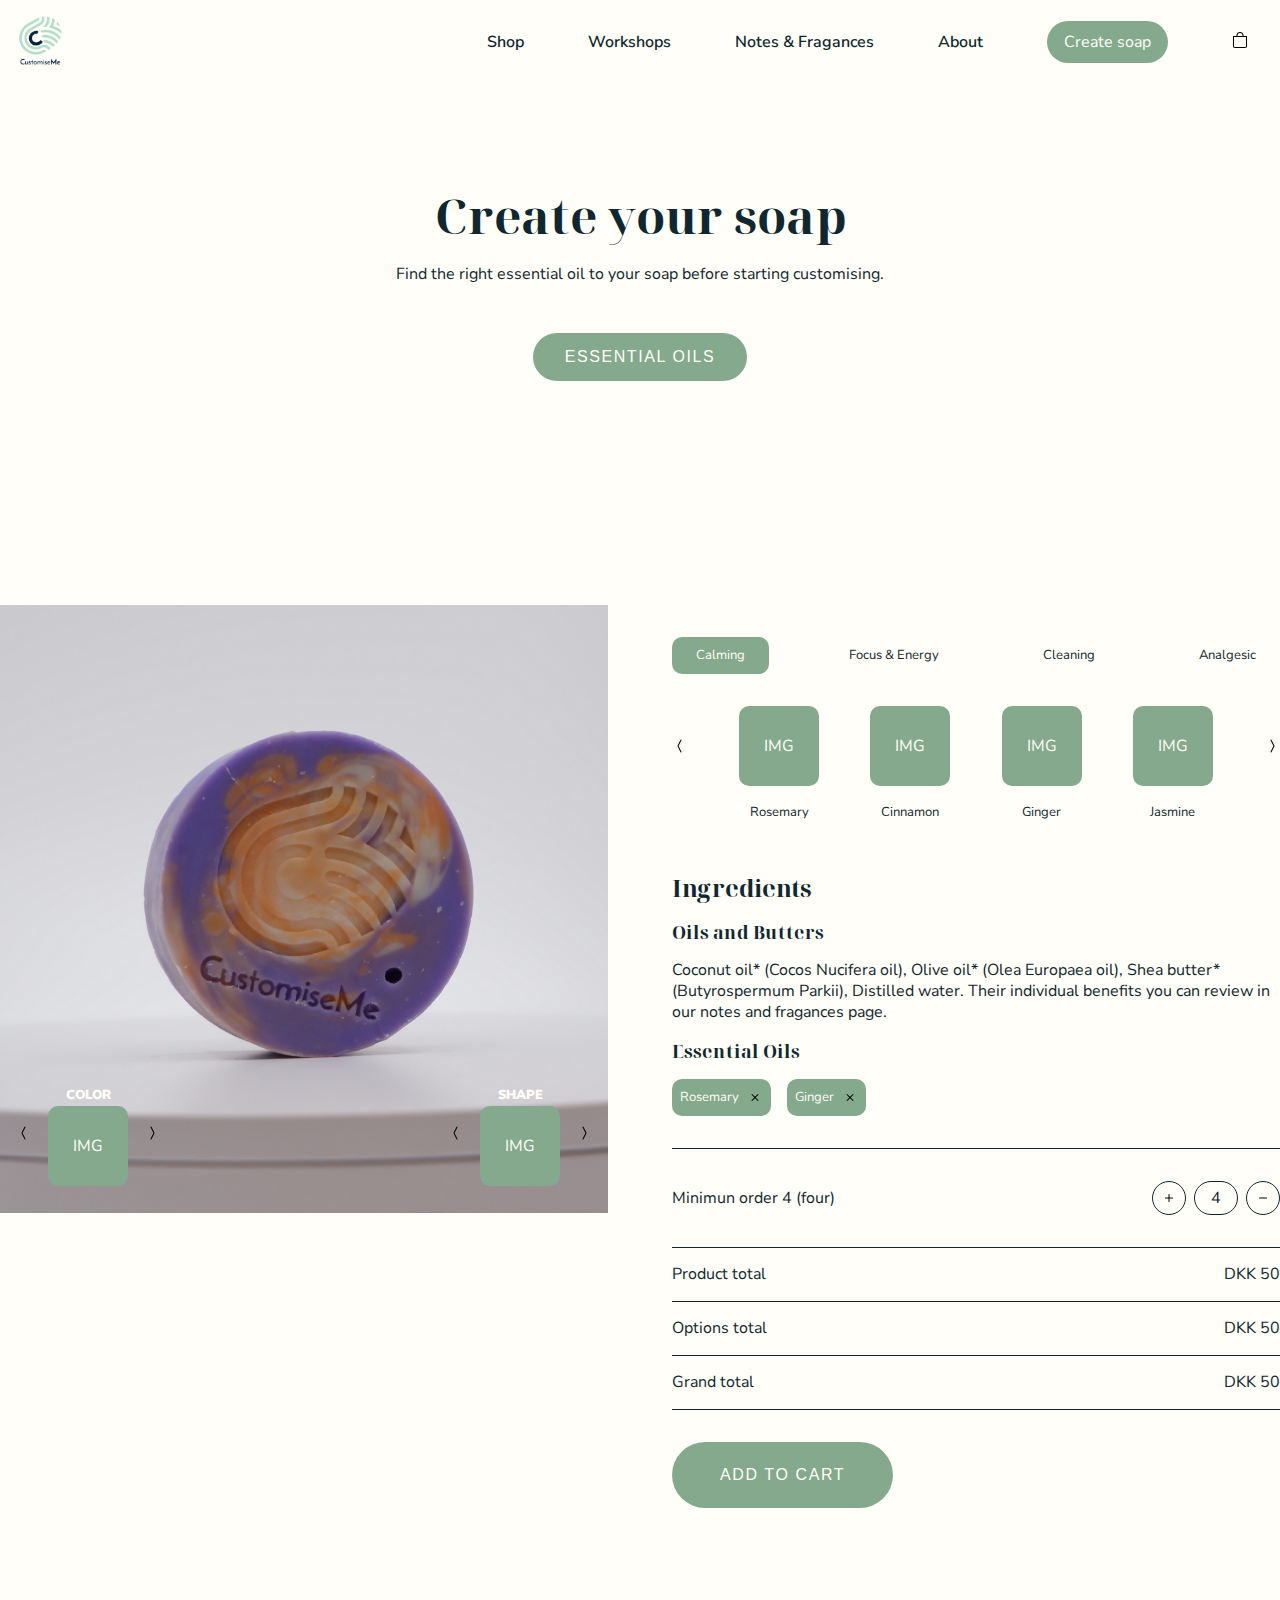
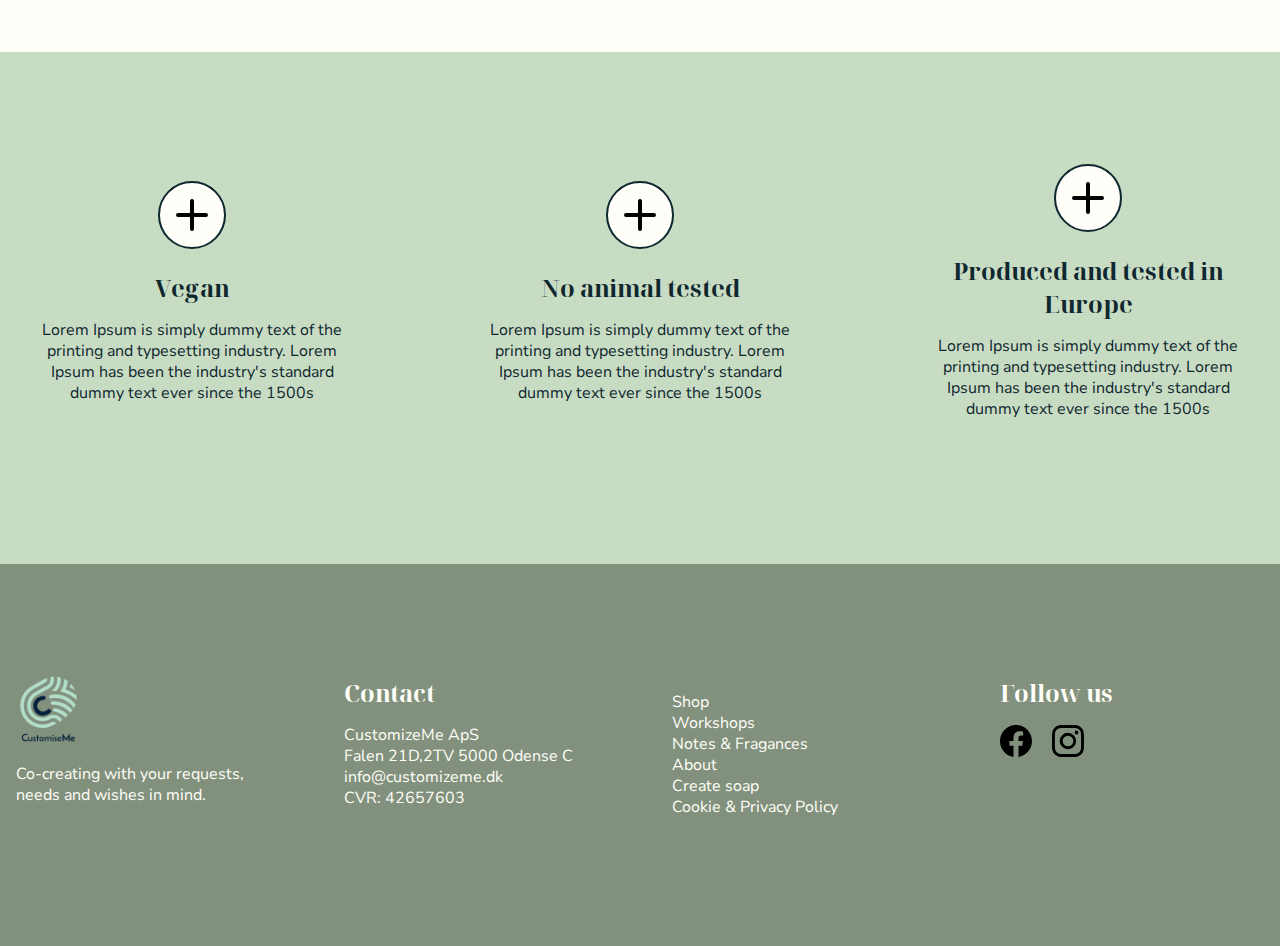
==== commit 9e0e166e: "shop and css" ====
--- a/create-soap.html
+++ b/create-soap.html
@@ -76,9 +76,11 @@
         <section class="">
             <div class="container">
                 <div class="head-main">
-                    <div><h1>Create your soap</h1></div>
-                    <div><p>Find the right essential oil to your soap before starting customising.</p></div>
-                    <div><button>Essential Oils</button></div>
+                    <div class="heading">
+                        <div><h1>Create your soap</h1></div>
+                        <div><p>Find the right essential oil to your soap before starting customising.</p></div>
+                        <div><button>Essential Oils</button></div>
+                    </div>
                 </div>
             </div>
         </section>
@@ -88,7 +90,7 @@
                 <div class="form-create-soap-mobile">
                     <div>
                         <ul class="list-experiences">
-                            <li class="exp-sel">Claming</li>
+                            <li class="exp-sel">Calming</li>
                             <li>Focus & Energy</li>
                             <li>Cleaning</li>
                             <li>Analgesic</li>
@@ -127,10 +129,10 @@
                     
                     <div>
                         <div class="ingredients">
-                            <h2>Ingredients</h2>
-                            <h3>Oils and Butters</h3>
+                            <h3>Ingredients</h3>
+                            <h4>Oils and Butters</h4>
                             <p>Coconut oil* (Cocos Nucifera oil), Olive oil* (Olea Europaea oil), Shea butter* (Butyrospermum Parkii), Distilled water. Their individual benefits you can review in our notes and fragances page.</p>
-                            <h3>Essential Oils</h3>
+                            <h4>Essential Oils</h4>
                             <div class="oils-selected">
                                 <div class="oil-selected">Rosemary<img src="images/x.svg" alt=""></div>
                                 <div class="oil-selected">Ginger<img src="images/x.svg" alt=""></div>
@@ -198,10 +200,10 @@
                         </div>                        
                     </div>
 
-                    <div class="custom-properties">
+                    <div class="custom-description">
                         <div>
                             <ul class="list-experiences">
-                                <li class="exp-sel">Claming</li>
+                                <li class="exp-sel">Calming</li>
                                 <li>Focus & Energy</li>
                                 <li>Cleaning</li>
                                 <li>Analgesic</li>
@@ -220,10 +222,10 @@
                         
                         <div>
                             <div class="ingredients">
-                                <h2>Ingredients</h2>
-                                <h3>Oils and Butters</h3>
+                                <h3>Ingredients</h3>
+                                <h4>Oils and Butters</h4>
                                 <p>Coconut oil* (Cocos Nucifera oil), Olive oil* (Olea Europaea oil), Shea butter* (Butyrospermum Parkii), Distilled water. Their individual benefits you can review in our notes and fragances page.</p>
-                                <h3>Essential Oils</h3>
+                                <h4>Essential Oils</h4>
                                 <div class="oils-selected">
                                     <div class="oil-selected">Rosemary<img src="images/x.svg" alt=""></div>
                                     <div class="oil-selected">Ginger<img src="images/x.svg" alt=""></div>
@@ -264,12 +266,46 @@
                         </div>
                     </div>
                     
+                </div><!--Form desktop ends-->
+            </div> <!--Container ends-->
+        </section>
+
+        <section id="sustainability">
+            <div class="container">
+                <div class="icons-sustainability">
                     
-
-                    
-                    
-                </div><!--Form mobile ends-->
-            </div> <!--Container ends-->
+                    <div class="icon">
+                        <div class="vegan">
+                            <img src="/images/plus.svg" alt="">
+                            <div class="icons">
+                                <h3>Vegan</h3>
+                                <p>Lorem Ipsum is simply dummy text of the printing and typesetting industry. Lorem Ipsum has been the industry's standard dummy text ever since the 1500s</p>
+                            </div>
+                        </div>
+                    </div>
+
+                    <div class="icon">
+                        <div class="animal">
+                            <img src="/images/plus.svg" alt="">
+                            <div class="icons">
+                                <h3>No animal tested</h3>
+                                <p>Lorem Ipsum is simply dummy text of the printing and typesetting industry. Lorem Ipsum has been the industry's standard dummy text ever since the 1500s</p>
+                            </div>
+                        </div>
+                    </div>
+
+                    <div class="icon">
+                        <div class="eu">
+                            <img src="/images/plus.svg" alt="">
+                            <div class="icons">
+                                <h3>Produced and tested in Europe</h3>
+                                <p>Lorem Ipsum is simply dummy text of the printing and typesetting industry. Lorem Ipsum has been the industry's standard dummy text ever since the 1500s</p>
+                            </div>
+                        </div>
+                    </div>
+
+                </div>
+            </div> <!--End Conatainer-->
         </section>
 
     </main>
--- a/style.css
+++ b/style.css
@@ -31,7 +31,8 @@
   --mb: 0 0 1rem 0;
   --mt: 1rem 0 0 0;
   --ptb: 1rem 0;
-  --ptb-xxl: 6rem 0;
+  --ptb-large: 6rem 0;
+  --ptb-medium: 3rem 0;
   --plr: 0 1rem;
   --pl: 0 0 0 1rem;
   --pr: 0 1rem 0 0;
@@ -43,9 +44,11 @@
 
 h1,
 h2,
-h3 {
+h3,
+h4 {
   font-family: var(--font-h);
   line-height: normal;
+  margin: var(--mb);
 }
 
 p {
@@ -62,6 +65,10 @@
 
 h3 {
   font-size: 1.5rem;
+}
+
+h4 {
+  font-size: 1.125rem;
 }
 
 body {
@@ -291,14 +298,14 @@
 }
 
 section {
-  padding: var(--ptb-xxl);
+  padding: var(--ptb-medium);
 }
 
 section h2 {
   margin-bottom: 2rem;
 }
 
-/**********************************/
+/****************  Mobile - Section Shampoos, Soaps, Lips ******************/
 
 #products {
   background-color: var(--green);
@@ -344,7 +351,7 @@
   max-width: 100%;
 }
 
-/***********************************/
+/*****************  Mobile Section Create Soap Home  ******************/
 
 .create-soap-home {
   display: flex;
@@ -365,7 +372,8 @@
   width: 100%;
 }
 
-/********************************************/
+/******************   Workshops Home   **************************/
+
 #workshops {
   background-image: url(images/soap.png);
   background-position: center;
@@ -399,7 +407,7 @@
   text-align: center;
 }
 
-/************************************/
+/*******************  Mobile Instagram Home  *****************/
 
 .insta-social {
   display: flex;
@@ -424,21 +432,28 @@
   margin: 0 auto;
 }
 
-/*********************************************/
-
-/*** Mobile ****/
+/******************  Mobile CReate Soap - Custom Form ***************************/
 
 #form-mobile {
   display: flex;
 }
 
 .head-main {
+  width: 100%;
+  display: flex;
+  flex-flow: column;
+  justify-content: center;
+  align-items: center;
+  text-align: center;
+}
+
+.shipping,
+.filter {
+  width: 25%;
+}
+
+.heading {
   width: 50%;
-  display: flex;
-  flex-flow: column;
-  justify-content: center;
-  align-items: center;
-  text-align: center;
 }
 
 .form-create-soap-mobile {
@@ -543,9 +558,6 @@
 }
 
 .list-items .arrows {
-  /* background-color: var(--dark-green);
-  padding: var(--ps);
-  border-radius: var(--border-radius); */
   margin-bottom: 3rem;
 }
 
@@ -580,7 +592,6 @@
 .cost {
   display: flex;
   flex-flow: column;
-  /* padding: var(--plr); */
   margin: var(--mtb-large);
   width: 100%;
 }
@@ -591,7 +602,6 @@
   justify-content: space-between;
   align-items: center;
   border-top: 1px solid var(--black);
-  /* margin: var(--mtb); */
   padding: var(--ptb);
 }
 
@@ -639,7 +649,104 @@
   display: none;
 }
 
-/***************************************/
+/***********  Mobile Product.html page **********************/
+
+.product-description-product-page {
+  width: 100%;
+  display: flex;
+  flex-flow: column;
+  justify-content: center;
+  align-items: center;
+  text-align: center;
+}
+
+.custom-image img {
+  width: 100%;
+}
+
+.ingredients-product {
+  display: flex;
+  flex-flow: column;
+  padding: var(--p);
+}
+
+.description {
+  margin: var(--mtb-large);
+  padding: var(--p);
+}
+
+/*****************  Mobile Sustainability icons Create Soap and Products pages *****************/
+
+#sustainability {
+  background-color: var(--green);
+}
+
+.icons-sustainability {
+  width: 100%;
+  display: flex;
+  justify-content: center;
+  align-items: center;
+  flex-direction: column;
+  gap: 4rem;
+}
+
+.icon {
+  color: var(--black);
+  text-decoration: none;
+}
+
+.icons-sustainability .icon {
+  /* width: 70%; */
+  display: flex;
+  flex-direction: column;
+  padding: var(--p);
+  align-items: center;
+  text-align: center;
+}
+
+.icons {
+  /* background-color: var(--white); */
+  padding: var(--p);
+}
+
+.icons-sustainability .icon h2 {
+  margin: var(--mtb-large);
+  color: var(--black);
+}
+
+.icons-sustainability .icon img {
+  width: 4rem;
+  max-width: 100%;
+  border-radius: 100%;
+  border: 2px solid var(--black);
+  background-color: var(--white);
+}
+
+/******************** Mobile Shop  *************************************/
+
+#shop-grid {
+  display: grid;
+  grid-template-columns: 1fr;
+  grid-auto-flow: row;
+  justify-content: center;
+  align-items: baseline;
+  gap: 4rem;
+  padding: var(--p);
+}
+
+.soap-image {
+  width: 100%;
+}
+
+.price-addto-card {
+  display: flex;
+  flex-flow: row;
+  justify-content: space-between;
+  align-items: center;
+  width: 100%;
+}
+
+/********************  Mobile Footer **************************************/
 
 footer {
   grid-column: 1 / -1;
@@ -667,7 +774,7 @@
   align-items: baseline;
   text-align: center;
   padding: var(--p);
-  margin: var(--ptb-xxl);
+  margin: var(--ptb-large);
   width: 100%;
   gap: 4rem;
 }
@@ -750,6 +857,7 @@
     border-bottom: 0px;
     display: inline;
     padding: var(--p);
+    margin: var(--mlr);
   }
 
   #menu li a.menu:link,
@@ -796,6 +904,12 @@
     margin: 0 auto;
   }
 
+  section {
+    padding: var(--ptb-large);
+  }
+
+  /************ Desktop Create Soap*******************************/
+
   .products {
     width: 100%;
     margin: var(--mtb);
@@ -832,7 +946,7 @@
     width: 50%;
   }
 
-  /************************************/
+  /************** Desktop Intagram **********************/
 
   .insta-social {
     flex-direction: column;
@@ -849,7 +963,17 @@
     max-width: 20%;
   }
 
-  /**************************/
+  /*******************Desktop headders *******************/
+
+  .head-main {
+    width: 100%;
+    display: flex;
+    flex-flow: row;
+    justify-content: center;
+    align-items: center;
+    text-align: center;
+  }
+  /******************  Desktop Footer *****************/
 
   .footer {
     display: flex;
@@ -870,7 +994,7 @@
     margin-top: 0;
   }
 
-  /*********************/
+  /******************* Desktop Create Soap Html *********************/
 
   #form-mobile {
     display: none;
@@ -893,12 +1017,9 @@
   }
 
   .custom-image,
-  .custom-properties {
+  .custom-description,
+  .description {
     width: 50%;
-  }
-
-  .custom-image img {
-    width: 100%;
   }
 
   .list-items,
@@ -938,9 +1059,6 @@
     width: 100%;
     flex-flow: row;
     justify-content: space-between;
-    /* background-color: #0f282f; */
-    /* opacity: 0.5; */
-    /* margin: var(--mlr); */
   }
 
   .color,
@@ -961,6 +1079,24 @@
     right: 0;
   }
 
+  /***********  Desktop Product.html page > Using Create Soap **********************/
+
+  #product {
+    width: 100%;
+    display: flex;
+    justify-content: center;
+  }
+
+  .product-description-product-page {
+    width: 100%;
+    display: flex;
+    flex-flow: row;
+    justify-content: center;
+    align-items: flex-start;
+    text-align: left;
+    gap: 4rem;
+  }
+
   .name-price {
     margin: var(--mtb-large);
   }
@@ -971,19 +1107,47 @@
   }
 
   .price {
-    font-family: var(--font-t);
+    font-family: var(--font-h);
     margin: var(--mtb-large);
     height: fit-content;
   }
 
-  .price,
-  .name {
-    /* font-weight: 700; */
-  }
-
-  .ingredients-soap {
+  .ingredients-product {
     display: flex;
     flex-flow: column;
-    /* gap: 0.5rem; */
-  }
-}
+  }
+
+  .icons-sustainability {
+    flex-direction: row;
+  }
+
+  /***************** Desktop Shop Page ***********************************/
+
+  #product-shop {
+  }
+
+  #shop-grid {
+    display: grid;
+    grid-template-columns: repeat(4, 1fr);
+    grid-auto-flow: row;
+    justify-content: center;
+    align-items: baseline;
+    gap: 4rem;
+  }
+
+  #cartTemplate {
+    display: flex;
+  }
+
+  .soap-image {
+    width: 100%;
+  }
+
+  .price-addto-card {
+    display: flex;
+    flex-flow: row;
+    justify-content: space-between;
+    align-items: center;
+    width: 100%;
+  }
+}
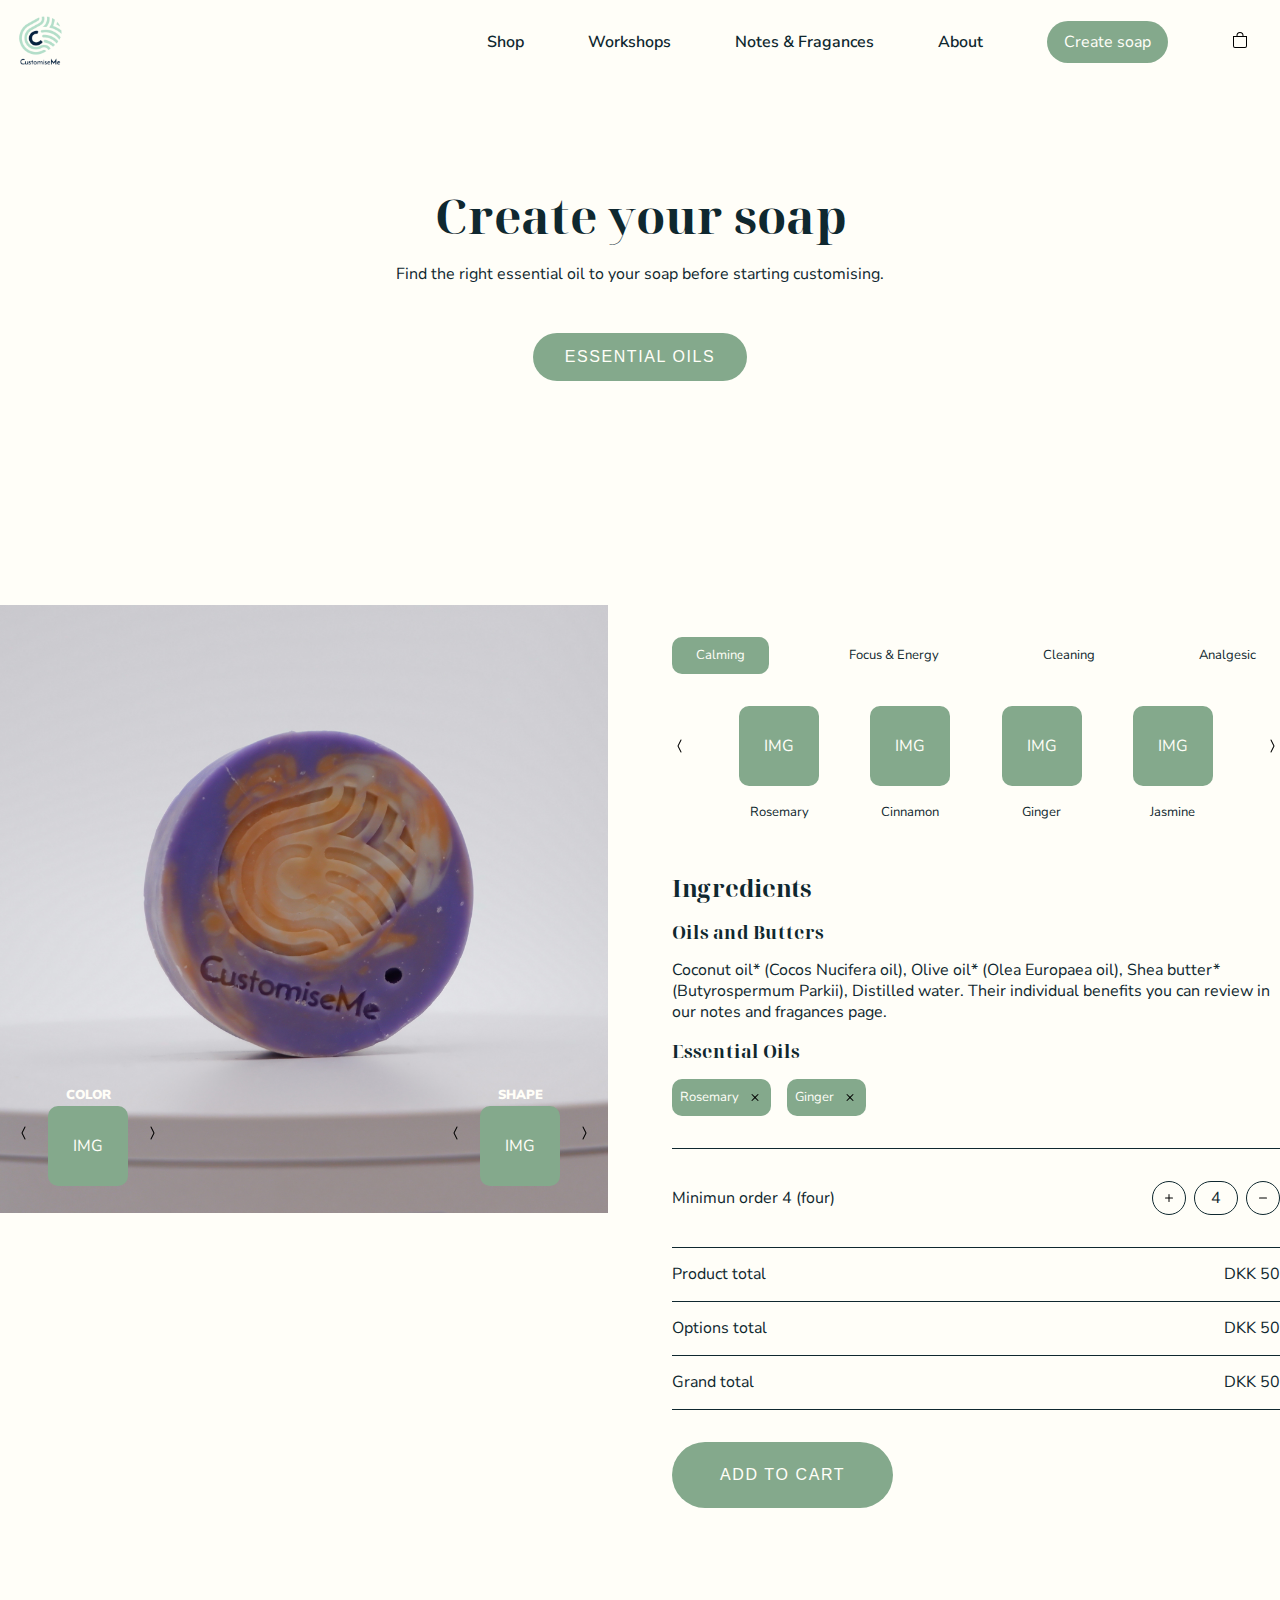
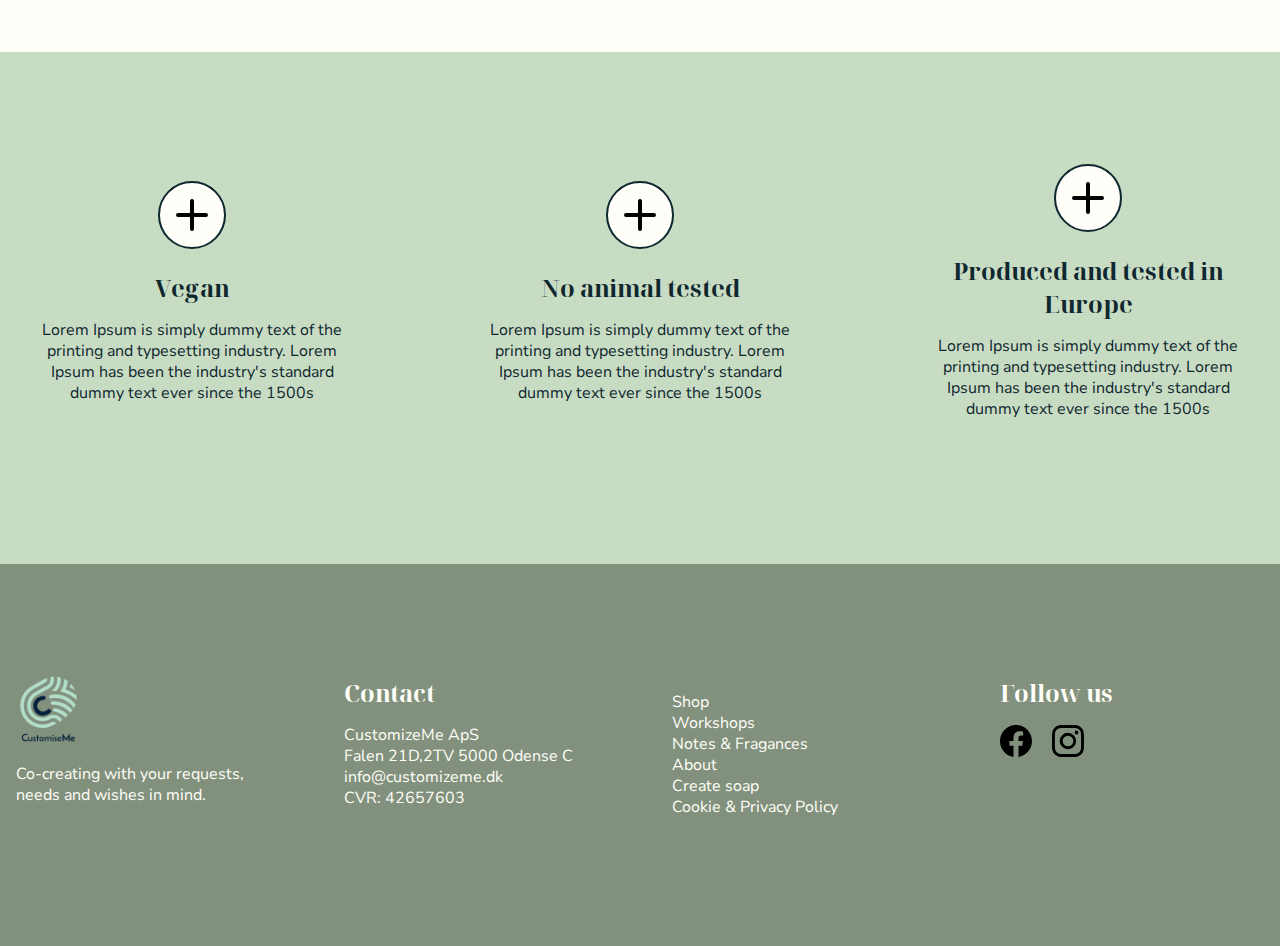
==== commit af030b51: "notes" ====
--- a/create-soap.html
+++ b/create-soap.html
@@ -38,7 +38,7 @@
             <ul id="mainmenu"><!--Mobile-->
                 <li><a href="shop.html" class="mainmenu">Shop</a></li>
                 <li><a href="workshops.html" class="mainmenu">Workshops</a></li>
-                <li><a href="notes_fragances.html" class="mainmenu">Notes & Fragances</a></li>
+                <li><a href="notes-fragances.html" class="mainmenu">Notes & Fragances</a></li>
                 <li><a href="about.html" class="mainmenu">About</a></li>
                 <li><a href="create-soap.html" class="mainmenu">Create soap</a></li>
                 <li><a href="cart.html" class="mainmenu">Cart</a>
@@ -48,7 +48,7 @@
             <ul id="menu"><!--Desktop-->
                 <li><a href="shop.html" class="menu">Shop</a></li>
                 <li><a href="workshops.html" class="menu">Workshops</a></li>
-                <li><a href="notes_fragances.html" class="menu">Notes & Fragances</a></li>
+                <li><a href="notes-fragances.html" class="menu">Notes & Fragances</a></li>
                 <li><a href="about.html" class="menu">About</a></li>
                 <li><a class="button" href="create-soap.html">Create soap</a></li>
                 <li>
@@ -73,13 +73,27 @@
 
     <main>
 
+        <!-- <section>
+            <div class="container">
+            <div class="w100">
+            <ul class="breadcrumb">
+                <li><a href="index.html" class="b-links"><strong>Home</strong></a></li>
+                <li>|</li>
+                <li><a href="create-soap.html" class="b-links"> <strong>Create soap</strong></a></li>
+                <li>|</li>
+                <li>Create Soap</li>
+            </ul>
+            </div>
+            </div>
+        </section> -->
+
         <section class="">
             <div class="container">
                 <div class="head-main">
                     <div class="heading">
                         <div><h1>Create your soap</h1></div>
                         <div><p>Find the right essential oil to your soap before starting customising.</p></div>
-                        <div><button>Essential Oils</button></div>
+                        <div><a href="notes-fragances.html"><button>Essential Oils</button></a></div>
                     </div>
                 </div>
             </div>
--- a/style.css
+++ b/style.css
@@ -746,6 +746,36 @@
   width: 100%;
 }
 
+/********************  Mobile Notes & Fragances *******************************/
+
+#experiences {
+  width: 100%;
+  display: flex;
+  flex-flow: column;
+}
+
+.experience {
+  display: flex;
+  /* flex-flow: row; */
+  justify-content: flex-start;
+  align-items: center;
+  gap: 0;
+}
+
+.experience-img img {
+  width: 50%;
+}
+
+.experience-text {
+  padding: 4rem;
+}
+
+.experience-img,
+.experience-text {
+  width: 50%;
+  margin: var(--xxl);
+}
+
 /********************  Mobile Footer **************************************/
 
 footer {
@@ -931,6 +961,10 @@
 
   .breadcrumb {
     justify-content: flex-start;
+    border-bottom: 1px solid var(--green);
+    /* border-top: 1px solid var(--green); */
+    border-width: thin;
+    padding: var(--ptb);
   }
 
   .create-soap-home {
@@ -973,6 +1007,20 @@
     align-items: center;
     text-align: center;
   }
+
+  /********************  Mobile Notes & Fragances *******************************/
+
+  .experiences {
+    display: flex;
+    /* flex-flow: column; */
+    justify-content: flex-start;
+    align-items: center;
+  }
+
+  .experience-img img {
+    width: 100%;
+  }
+
   /******************  Desktop Footer *****************/
 
   .footer {
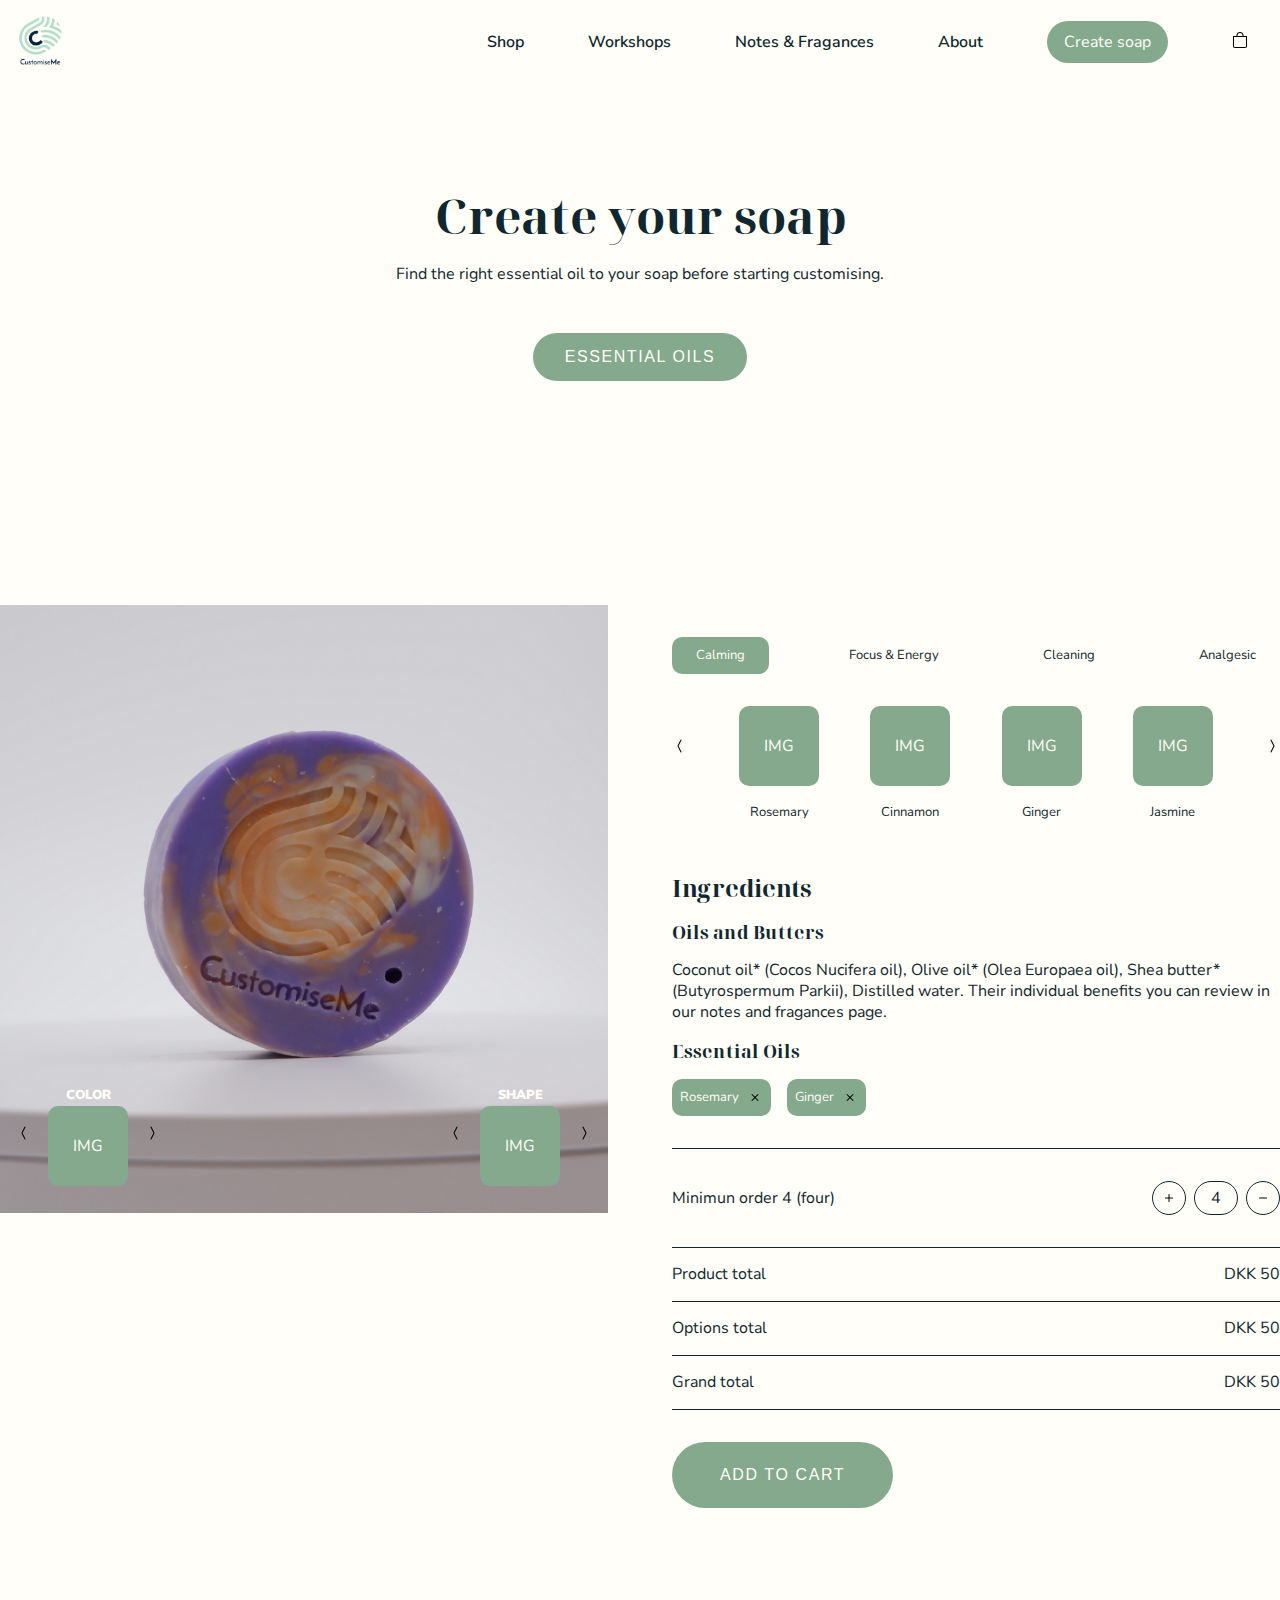
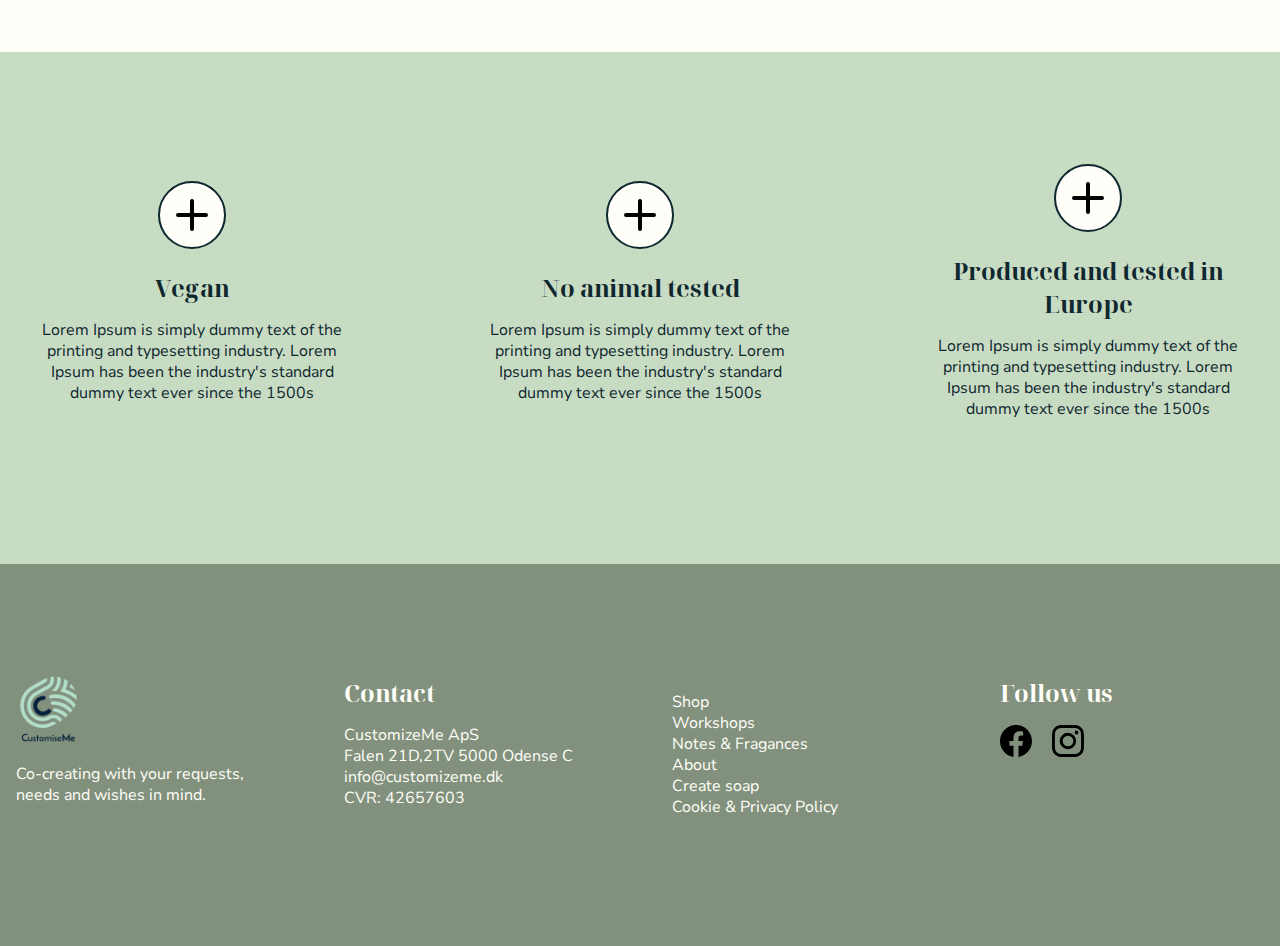
==== commit 624bb552: "images" ====
--- a/create-soap.html
+++ b/create-soap.html
@@ -6,7 +6,7 @@
     <meta http-equiv="X-UA-Compatible" content="IE=edge" />
     <meta name="viewport" content="width=device-width, initial-scale=1.0" />
     <title>CustomiseMe</title>
-    <link rel="stylesheet" href="style.css" />
+    <link rel="stylesheet" href="css/style.css" />
 </head>
 
 <body class="wrapper">
@@ -369,7 +369,7 @@
     </div> <!--Container ends-->
     
 </footer>
-    <script src="functions.js"></script>
+    <script src="js/functions.js"></script>
 </body>
 
 </html>
--- a/css/style.css
+++ b/css/style.css
@@ -0,0 +1,1201 @@
+@import url("https://fonts.googleapis.com/css2?family=Noto+Serif+Display:ital,wght@0,100;0,200;0,300;0,400;0,500;0,600;0,700;0,800;0,900;1,100;1,200;1,300;1,400;1,600;1,700;1,800;1,900&display=swap");
+
+/*font-family: 'Noto Serif Display', serif;*/
+
+@import url("https://fonts.googleapis.com/css2?family=Nunito+Sans:ital,wght@0,200;0,300;0,400;0,600;0,700;0,800;0,900;1,200;1,300;1,400;1,600;1,700;1,800;1,900&display=swap");
+
+/*font-family: 'Nunito Sans', sans-serif;*/
+
+:root {
+  --font-h: "Noto Serif Display", serif;
+  --font-t: "Nunito Sans", sans-serif;
+  --font-sm: 0.85rem;
+  --black: #0f282f;
+  --green: #c8dcc4;
+  --middle_green: #cbdac5;
+  --dark-green: #84a98c;
+  --beige: #eee5da;
+  --olive: #82917d;
+  --brown: #eee5da;
+  --white: #fffef8;
+  --m: 1rem;
+  --ms: 0.5rem;
+  --p: 1rem;
+  --p-large: 1.5rem 3rem;
+  --ps: 0.5rem;
+  --mtb: 1rem 0;
+  --mtb-large: 2rem 0;
+  --mlr: 0 1rem;
+  --ml: 0 0 0 1rem;
+  --mr: 0 1rem 0 0;
+  --mb: 0 0 1rem 0;
+  --mt: 1rem 0 0 0;
+  --ptb: 1rem 0;
+  --ptb-large: 6rem 0;
+  --ptb-medium: 3rem 0;
+  --plr: 0 1rem;
+  --pl: 0 0 0 1rem;
+  --pr: 0 1rem 0 0;
+  --border-radius: 10px;
+  --border-radius-100: 100px;
+  /* --bg-gray-200: background-color: #efefef; */
+  --shadow: 0 1px 3px 0 rgba(0, 0, 0, 0.1), 0 1px 2px 0 rgba(0, 0, 0, 0.06);
+}
+
+h1,
+h2,
+h3,
+h4 {
+  font-family: var(--font-h);
+  line-height: normal;
+  margin: var(--mb);
+}
+
+p {
+  font-family: var(--font-t);
+}
+
+h1 {
+  font-size: 3rem;
+}
+
+h2 {
+  font-size: 2.25rem;
+}
+
+h3 {
+  font-size: 1.5rem;
+}
+
+h4 {
+  font-size: 1.125rem;
+}
+
+body {
+  margin: 0px;
+  color: var(--black);
+  hyphens: auto;
+  font-size: 16px;
+  line-height: 21px;
+  font-family: "Nunito Sans", sans-serif;
+  word-wrap: break-word;
+  background-color: var(--white);
+}
+
+.wrapper {
+  /* position: relative; */
+  display: grid;
+  grid-template-columns: 1fr;
+  grid-template-rows: auto auto auto;
+  width: 100%;
+  height: 100vh;
+  justify-items: center;
+  justify-content: center;
+  grid-auto-flow: row;
+}
+
+header {
+  /*its container is wrapper */
+  /*Mobile*/
+  grid-column-start: 1;
+  grid-column-end: -1;
+  grid-row-start: 1;
+  grid-row-end: 2;
+  /* position: relative; */
+  width: 100%;
+  height: auto;
+}
+
+nav {
+  display: grid;
+  grid-template-columns: auto auto;
+  grid-template-rows: 1fr;
+  grid-auto-flow: column;
+  justify-content: first baseline;
+  /* align-items: baseline; */
+  background-color: var(--white);
+}
+
+.icons-nav {
+  grid-column: 2 / 3;
+  grid-row: 1 / -1;
+  display: flex;
+  flex-flow: row;
+  justify-content: end;
+  align-items: center;
+}
+
+.hamburger {
+  /*Mobile*/
+  padding: var(--p);
+  width: 16px;
+  cursor: pointer;
+}
+
+.cart {
+  padding: var(--p);
+  width: 16px;
+  cursor: pointer;
+}
+
+#logo {
+  padding: var(--p);
+  color: var(--black);
+}
+
+#logo img {
+  width: 3rem;
+}
+
+.button-nav {
+  border: none;
+  background-color: var(--dark-green);
+  padding: var(--p);
+  padding: 10px 17px;
+  text-align: center;
+  text-decoration: none;
+  font-size: var(--font-sm);
+  border-radius: var(--border-radius-100);
+}
+
+a.button-nav:link,
+a.button-nav:visited {
+  color: var(--white);
+}
+
+#menu {
+  display: none;
+}
+
+#mainmenu {
+  /*Mobile*/
+  display: none;
+  grid-column: 1 / -1;
+  grid-row: 2 / 3;
+  margin: 0;
+  width: 100%;
+  flex-flow: column;
+  justify-content: center;
+  align-content: center;
+  text-align: center;
+  padding: var(--ptb);
+  background-color: var(--dark-green);
+  height: auto;
+}
+
+#mainmenu ul {
+  width: 100%;
+}
+
+#mainmenu li {
+  text-decoration: none;
+  list-style: none;
+  padding: var(--ptb);
+  border-bottom: 1px solid var(--white);
+  border-width: thin;
+  width: 100vw;
+}
+
+#mainmenu li:last-child {
+  border-bottom: 0px;
+}
+
+#mainmenu li a.mainmenu:link,
+a.mainmenu:visited,
+a.mainmenu:active {
+  color: var(--white);
+  text-decoration: none;
+  font-weight: 600;
+}
+
+.hero {
+  grid-column: 1 / -1;
+  grid-row: 2 / 3;
+  background-color: var(--middle_green);
+  width: 100%;
+  height: auto;
+  display: flex;
+  flex-flow: row;
+  background-image: url(images/bg.png);
+  background-repeat: no-repeat;
+  background-position: bottom;
+  background-size: cover;
+  justify-content: flex-start;
+  align-items: center;
+  text-align: left;
+}
+
+.hero-text {
+  display: flex;
+  flex-flow: column;
+  width: 50%;
+  padding: var(--p);
+  margin: var(--m);
+  /* height: fit-content; */
+  /* justify-content: baseline; */
+  align-content: center;
+}
+
+button {
+  width: fit-content;
+  background-color: var(--dark-green);
+  border: none;
+  color: var(--white);
+  padding: 15px 32px;
+  text-align: center;
+  text-decoration: none;
+  text-transform: uppercase;
+  letter-spacing: 0.1rem;
+  border-radius: var(--border-radius-100);
+  cursor: pointer;
+  margin: var(--mtb-large);
+}
+
+.product button {
+  padding: 15px 32px;
+  margin: var(--mtb);
+}
+
+main {
+  grid-column: 1 / -1;
+  grid-row: 2 / 3;
+  width: 100%;
+  /* padding: var(--p); */
+  /* margin: var(--m); */
+}
+
+.container {
+  width: 100%;
+  max-width: 100%;
+  display: flex;
+  justify-content: center;
+  margin: 0 auto;
+}
+
+.breadcrumb {
+  display: flex;
+  flex-flow: row;
+  list-style: none;
+  justify-content: center;
+  align-items: center;
+  padding: var(--plr);
+  margin: var(--mtb-large);
+}
+
+.breadcrumb li {
+  list-style: none;
+  margin: var(--mr);
+}
+
+.breadcrumb li,
+a.b-links:link,
+a.b-links:visited,
+a.b-links:hover,
+a.b-links:active {
+  text-decoration: none;
+  font-size: var(--font-sm);
+  color: var(--black);
+}
+
+section {
+  padding: var(--ptb-medium);
+}
+
+section h2 {
+  margin-bottom: 2rem;
+}
+
+/****************  Mobile - Section Shampoos, Soaps, Lips ******************/
+
+#products {
+  background-color: var(--green);
+}
+
+.products {
+  width: 80%;
+  display: flex;
+  justify-content: center;
+  align-items: center;
+  flex-direction: column;
+  gap: 4rem;
+}
+
+a.pro-home:link,
+a.pro-home:visited,
+a.pro-home:active,
+a.pro-home:hover {
+  color: var(--black);
+  text-decoration: none;
+}
+
+.products .product {
+  /* width: 70%; */
+  display: flex;
+  flex-direction: column;
+  padding: var(--p);
+  align-items: center;
+  text-align: center;
+}
+
+.card {
+  background-color: var(--white);
+  padding: var(--p);
+}
+
+.products .product h2 {
+  margin: var(--mtb-large);
+  color: var(--black);
+}
+
+.products .product img {
+  max-width: 100%;
+}
+
+/*****************  Mobile Section Create Soap Home  ******************/
+
+.create-soap-home {
+  display: flex;
+  justify-content: flex-start;
+  align-items: center;
+  flex-flow: column;
+  padding: var(--plr);
+  gap: 4rem;
+}
+
+.create-soap-home-text,
+.create-soap-home-img {
+  margin: var(--mtb);
+  width: 100%;
+}
+
+.create-soap-home img {
+  width: 100%;
+}
+
+/******************   Workshops Home   **************************/
+
+#workshops {
+  background-image: url(images/soap.png);
+  background-position: center;
+  background-repeat: no-repeat;
+  background-size: cover;
+  display: flex;
+  justify-content: center;
+  align-items: center;
+  height: auto;
+  min-height: 350px;
+}
+.workshops {
+  display: flex;
+  justify-content: flex-start;
+  align-items: center;
+  flex-flow: column;
+  padding: var(--plr);
+  width: 50%;
+  text-align: center;
+}
+
+.workshop :only-child {
+  display: flex;
+  flex-direction: column;
+  justify-content: center;
+  align-items: center;
+}
+
+.workshop :only-child p {
+  width: 80%;
+  text-align: center;
+}
+
+/*******************  Mobile Instagram Home  *****************/
+
+.insta-social {
+  display: flex;
+  flex-direction: column;
+  align-items: center;
+  justify-content: center;
+}
+
+.insta-social-images {
+  display: flex;
+  flex-flow: column;
+  justify-content: space-between;
+  gap: 4rem;
+}
+
+.insta-social h2 {
+  margin-bottom: 4rem;
+}
+
+.insta-social img {
+  max-width: 80%;
+  margin: 0 auto;
+}
+
+/******************  Mobile CReate Soap - Custom Form ***************************/
+
+#form-mobile {
+  display: flex;
+}
+
+.head-main {
+  width: 100%;
+  display: flex;
+  flex-flow: column;
+  justify-content: center;
+  align-items: center;
+  text-align: center;
+}
+
+.shipping,
+.filter {
+  width: 25%;
+}
+
+.heading {
+  width: 50%;
+}
+
+.form-create-soap-mobile {
+  width: 100%;
+  display: flex;
+  flex-flow: column;
+  justify-content: center;
+  align-items: center;
+  text-align: center;
+}
+
+.list-experiences li {
+  display: inline-flex;
+  font-size: small;
+  list-style: none;
+  cursor: pointer;
+  padding: var(--ps);
+  /* margin: var(--mlr); */
+}
+
+.ingredients {
+  padding: var(--plr);
+}
+
+.exp-sel,
+.oil-selected {
+  background-color: var(--dark-green);
+  color: var(--white);
+  padding: var(--ps);
+  border-radius: var(--border-radius);
+}
+
+.oil-selected {
+  display: flex;
+  flex-flow: row;
+  cursor: pointer;
+  font-size: small;
+}
+
+.oil-selected img {
+  padding-left: 0.5rem;
+}
+
+.form-create-soap-mobile ul li img {
+  width: 1rem;
+}
+
+.form-create-soap-mobile img {
+  display: flex;
+  width: 100%;
+}
+
+.list-items,
+.oils-selected {
+  display: flex;
+  flex-flow: row;
+  justify-content: center;
+  align-items: center;
+  width: 100%;
+  gap: 1rem;
+  padding: 0;
+}
+
+.list-items,
+.list-experiences,
+.list-color-shape {
+  list-style: none;
+  padding: 0;
+  margin: var(mtb);
+  display: flex;
+  justify-content: space-between;
+  align-items: center;
+}
+
+.item {
+  display: flex;
+  flex-flow: column;
+  justify-content: center;
+  text-align: center;
+}
+
+.icon-item,
+.icon-text {
+  padding: var(--p);
+  width: 28px;
+  text-align: center;
+  display: flex;
+  align-items: center;
+  justify-content: center;
+}
+
+.icon-item {
+  background-color: var(--dark-green);
+  color: var(--white);
+  border-radius: var(--border-radius);
+  height: 28px;
+}
+
+.icon-text {
+  font-size: small;
+  overflow-wrap: normal;
+}
+
+.list-items .arrows {
+  margin-bottom: 3rem;
+}
+
+.color-shape {
+  display: inline-flex;
+  width: 100%;
+  flex-flow: row;
+  justify-content: center;
+}
+
+.list-color-shape {
+  display: flex;
+  flex-flow: row;
+  justify-content: center;
+  align-items: center;
+  width: auto;
+  gap: 1rem;
+  padding: 0;
+}
+
+.items-title {
+  font-size: small;
+  font-weight: 900;
+  text-transform: uppercase;
+}
+
+.oils-selected {
+  display: flex;
+  flex-flow: row;
+}
+
+.cost {
+  display: flex;
+  flex-flow: column;
+  margin: var(--mtb-large);
+  width: 100%;
+}
+
+.rows-cost {
+  display: flex;
+  flex-flow: row;
+  justify-content: space-between;
+  align-items: center;
+  border-top: 1px solid var(--black);
+  padding: var(--ptb);
+}
+
+.minimun {
+  display: flex;
+  flex-flow: row;
+  margin: var(--mtb);
+  gap: 0.5rem;
+  line-height: 0;
+}
+
+.plus,
+.minus {
+  border: 1px solid var(--black);
+  border-radius: var(--border-radius-100);
+  padding: var(--ps);
+}
+
+.field {
+  display: flex;
+  align-items: center;
+  border: 1px solid var(--black);
+  border-radius: var(--border-radius-100);
+  padding: var(--plr);
+}
+
+.align-right {
+  display: flex;
+  flex-flow: row;
+  width: 100%;
+  align-items: end !important;
+}
+
+.add-to-cart {
+  padding: var(--p-large);
+  /* font-size: medium; */
+  margin: var(--mt);
+}
+
+#form-mobile {
+  display: flex;
+}
+
+#form-desktop {
+  display: none;
+}
+
+/***********  Mobile Product.html page **********************/
+
+.product-description-product-page {
+  width: 100%;
+  display: flex;
+  flex-flow: column;
+  justify-content: center;
+  align-items: center;
+  text-align: center;
+}
+
+.custom-image img {
+  width: 100%;
+}
+
+.ingredients-product {
+  display: flex;
+  flex-flow: column;
+  padding: var(--p);
+}
+
+.description {
+  margin: var(--mtb-large);
+  padding: var(--p);
+}
+
+/*****************  Mobile Sustainability icons Create Soap and Products pages *****************/
+
+#sustainability {
+  background-color: var(--green);
+}
+
+.icons-sustainability {
+  width: 100%;
+  display: flex;
+  justify-content: center;
+  align-items: center;
+  flex-direction: column;
+  gap: 4rem;
+}
+
+.icon {
+  color: var(--black);
+  text-decoration: none;
+}
+
+.icons-sustainability .icon {
+  /* width: 70%; */
+  display: flex;
+  flex-direction: column;
+  padding: var(--p);
+  align-items: center;
+  text-align: center;
+}
+
+.icons {
+  /* background-color: var(--white); */
+  padding: var(--p);
+}
+
+.icons-sustainability .icon h2 {
+  margin: var(--mtb-large);
+  color: var(--black);
+}
+
+.icons-sustainability .icon img {
+  width: 4rem;
+  max-width: 100%;
+  border-radius: 100%;
+  border: 2px solid var(--black);
+  background-color: var(--white);
+}
+
+/******************** Mobile Shop  *************************************/
+
+#shop-grid {
+  display: grid;
+  grid-template-columns: 1fr;
+  grid-auto-flow: row;
+  justify-content: center;
+  align-items: baseline;
+  gap: 4rem;
+  padding: var(--p);
+}
+
+.soap-image {
+  width: 100%;
+}
+
+.price-addto-card {
+  display: flex;
+  flex-flow: row;
+  justify-content: space-between;
+  align-items: center;
+  width: 100%;
+}
+
+/********************  Mobile Notes & Fragances *******************************/
+
+#experiences {
+  width: 100%;
+  display: flex;
+  flex-flow: column;
+}
+
+.experience {
+  display: flex;
+  /* flex-flow: row; */
+  justify-content: flex-start;
+  align-items: center;
+  gap: 0;
+}
+
+.experience-img img {
+  width: 50%;
+}
+
+.experience-text {
+  padding: 4rem;
+}
+
+.experience-img,
+.experience-text {
+  width: 50%;
+  margin: var(--xxl);
+}
+
+/********************  Mobile Footer **************************************/
+
+footer {
+  grid-column: 1 / -1;
+  grid-row: 3 / 4;
+  width: 100%;
+  color: var(--white);
+  background-color: var(--olive);
+}
+
+footer .logo img {
+  width: 4rem;
+}
+
+footer .logo,
+.contact,
+.social,
+.footer-menu {
+  width: 100%;
+}
+
+.footer {
+  display: flex;
+  flex-flow: column;
+  justify-content: center;
+  align-items: baseline;
+  text-align: center;
+  padding: var(--p);
+  margin: var(--ptb-large);
+  width: 100%;
+  gap: 4rem;
+}
+
+a.footer-menu:link,
+a.footer-menu:visited,
+a.footer-menu:active {
+  list-style: none;
+  text-decoration: none;
+  color: var(--white);
+}
+
+a.footer-menu:hover {
+  color: var(--black);
+}
+
+footer ul li {
+  list-style-type: none;
+  padding: 0;
+  margin: 0;
+}
+
+footer ul {
+  padding: 0;
+}
+
+.footer .social img {
+  width: 2rem;
+  margin: var(--mr);
+}
+
+/* footer > * {
+  display: flex;
+  flex-direction: column;
+} */
+
+.w100 {
+  width: 100%;
+  /* display: flex; */
+}
+
+.w50 {
+  width: 50%;
+  /* display: flex; */
+}
+
+/* ------------------ Tablet -----------------------*/
+
+/* Medium devices (landscape tablets, 768px and up) */
+
+@media only screen and (min-width: 768px) {
+}
+
+/* ------------------ Desktop -----------------------*/
+
+/* Extra large devices (large laptops and desktops, 1200px and up) */
+
+@media only screen and (min-width: 1200px) {
+  .hamburger {
+    display: none;
+  }
+  #mainmenu {
+    display: none;
+  }
+  #menu {
+    /*Desktop*/
+    display: flex;
+    grid-column: 2 / 3;
+    grid-row: 1 / -1;
+    margin: 0;
+    width: 100%;
+    flex-flow: row;
+    justify-content: end;
+    align-content: center;
+    text-align: center;
+    padding: var(--ptb);
+    height: auto;
+  }
+  #menu li {
+    border-bottom: 0px;
+    display: inline;
+    padding: var(--p);
+    margin: var(--mlr);
+  }
+
+  #menu li a.menu:link,
+  a.menu:visited,
+  a.menu:active {
+    color: var(--black);
+    text-decoration: none;
+    font-weight: 600;
+  }
+
+  #menu li a.button:link,
+  a.button:visited,
+  a.button:active {
+    background-color: var(--dark-green);
+    border: none;
+    color: var(--white);
+    padding: 10px 17px;
+    text-align: center;
+    text-decoration: none;
+    border-radius: var(--border-radius-100);
+    cursor: pointer;
+  }
+
+  .icons-nav {
+    display: none;
+  }
+
+  .hero {
+    height: 550px;
+  }
+
+  button {
+    padding: 15px 32px;
+    font-size: medium;
+    text-transform: uppercase;
+    margin: var(--mtb-large);
+  }
+
+  .container {
+    width: 1280pc;
+    max-width: 1280px;
+    display: flex;
+    justify-content: center;
+    margin: 0 auto;
+  }
+
+  section {
+    padding: var(--ptb-large);
+  }
+
+  /************ Desktop Create Soap*******************************/
+
+  .products {
+    width: 100%;
+    margin: var(--mtb);
+    display: flex;
+    flex-direction: row;
+  }
+
+  .products .product {
+    width: 33%;
+  }
+
+  a.pro-home:link,
+  a.pro-home:visited,
+  a.pro-home:active,
+  a.pro-home:hover {
+    color: var(--black);
+    text-decoration: none;
+  }
+
+  .breadcrumb {
+    justify-content: flex-start;
+    border-bottom: 1px solid var(--green);
+    /* border-top: 1px solid var(--green); */
+    border-width: thin;
+    padding: var(--ptb);
+  }
+
+  .create-soap-home {
+    display: flex;
+    justify-content: flex-start;
+    align-items: center;
+    flex-flow: row;
+  }
+
+  .create-soap-home-text,
+  .create-soap-home-img {
+    margin: var(--mtb);
+    width: 50%;
+  }
+
+  /************** Desktop Intagram **********************/
+
+  .insta-social {
+    flex-direction: column;
+  }
+
+  .insta-social-images {
+    display: flex;
+    flex-flow: row;
+    justify-content: center;
+    align-items: stretch;
+  }
+
+  .insta-social img {
+    max-width: 20%;
+  }
+
+  /*******************Desktop headders *******************/
+
+  .head-main {
+    width: 100%;
+    display: flex;
+    flex-flow: row;
+    justify-content: center;
+    align-items: center;
+    text-align: center;
+  }
+
+  /********************  Mobile Notes & Fragances *******************************/
+
+  .experiences {
+    display: flex;
+    /* flex-flow: column; */
+    justify-content: flex-start;
+    align-items: center;
+  }
+
+  .experience-img img {
+    width: 100%;
+  }
+
+  /******************  Desktop Footer *****************/
+
+  .footer {
+    display: flex;
+    flex-flow: row;
+    justify-content: space-between;
+    text-align: left;
+    align-items: flex-start;
+  }
+
+  .footer .logo,
+  .contact,
+  .social,
+  .footer-menu {
+    width: 33%;
+  }
+
+  .footer h3 {
+    margin-top: 0;
+  }
+
+  /******************* Desktop Create Soap Html *********************/
+
+  #form-mobile {
+    display: none;
+  }
+
+  #form-desktop {
+    display: flex;
+  }
+
+  .form-create-soap-desktop {
+    display: flex;
+    flex-flow: row;
+    align-items: flex-start;
+    gap: 4rem;
+    width: 100%;
+  }
+
+  .ingredients {
+    padding: 0;
+  }
+
+  .custom-image,
+  .custom-description,
+  .description {
+    width: 50%;
+  }
+
+  .list-items,
+  .list-experiences,
+  .list-color-shape {
+    margin: var(--mtb-large);
+  }
+
+  .icon-item,
+  .icon-text {
+    padding: var(--p);
+    width: 48px;
+    text-align: center;
+    display: flex;
+    align-items: center;
+    justify-content: center;
+  }
+
+  .icon-item {
+    background-color: var(--dark-green);
+    color: var(--white);
+    border-radius: var(--border-radius);
+    height: 48px;
+  }
+
+  .list-experiences li {
+    padding: 0.5rem 1.5rem;
+  }
+
+  .oils-selected {
+    justify-content: flex-start;
+  }
+
+  .color-shape {
+    position: relative;
+    display: inline-flex;
+    width: 100%;
+    flex-flow: row;
+    justify-content: space-between;
+  }
+
+  .color,
+  .shape {
+    position: absolute;
+    z-index: 1;
+    /* margin-top: -300px; */
+    bottom: 0;
+    color: var(--white);
+    margin: var(--m);
+  }
+
+  .color {
+    left: 0;
+  }
+
+  .shape {
+    right: 0;
+  }
+
+  /***********  Desktop Product.html page > Using Create Soap **********************/
+
+  #product {
+    width: 100%;
+    display: flex;
+    justify-content: center;
+  }
+
+  .product-description-product-page {
+    width: 100%;
+    display: flex;
+    flex-flow: row;
+    justify-content: center;
+    align-items: flex-start;
+    text-align: left;
+    gap: 4rem;
+  }
+
+  .name-price {
+    margin: var(--mtb-large);
+  }
+
+  .name {
+    font-family: var(--font-h);
+    height: fit-content;
+  }
+
+  .price {
+    font-family: var(--font-h);
+    margin: var(--mtb-large);
+    height: fit-content;
+  }
+
+  .ingredients-product {
+    display: flex;
+    flex-flow: column;
+  }
+
+  .icons-sustainability {
+    flex-direction: row;
+  }
+
+  /***************** Desktop Shop Page ***********************************/
+
+  #product-shop {
+  }
+
+  #shop-grid {
+    display: grid;
+    grid-template-columns: repeat(4, 1fr);
+    grid-auto-flow: row;
+    justify-content: center;
+    align-items: baseline;
+    gap: 4rem;
+  }
+
+  #cartTemplate {
+    display: flex;
+  }
+
+  .soap-image {
+    width: 100%;
+  }
+
+  .price-addto-card {
+    display: flex;
+    flex-flow: row;
+    justify-content: space-between;
+    align-items: center;
+    width: 100%;
+  }
+}
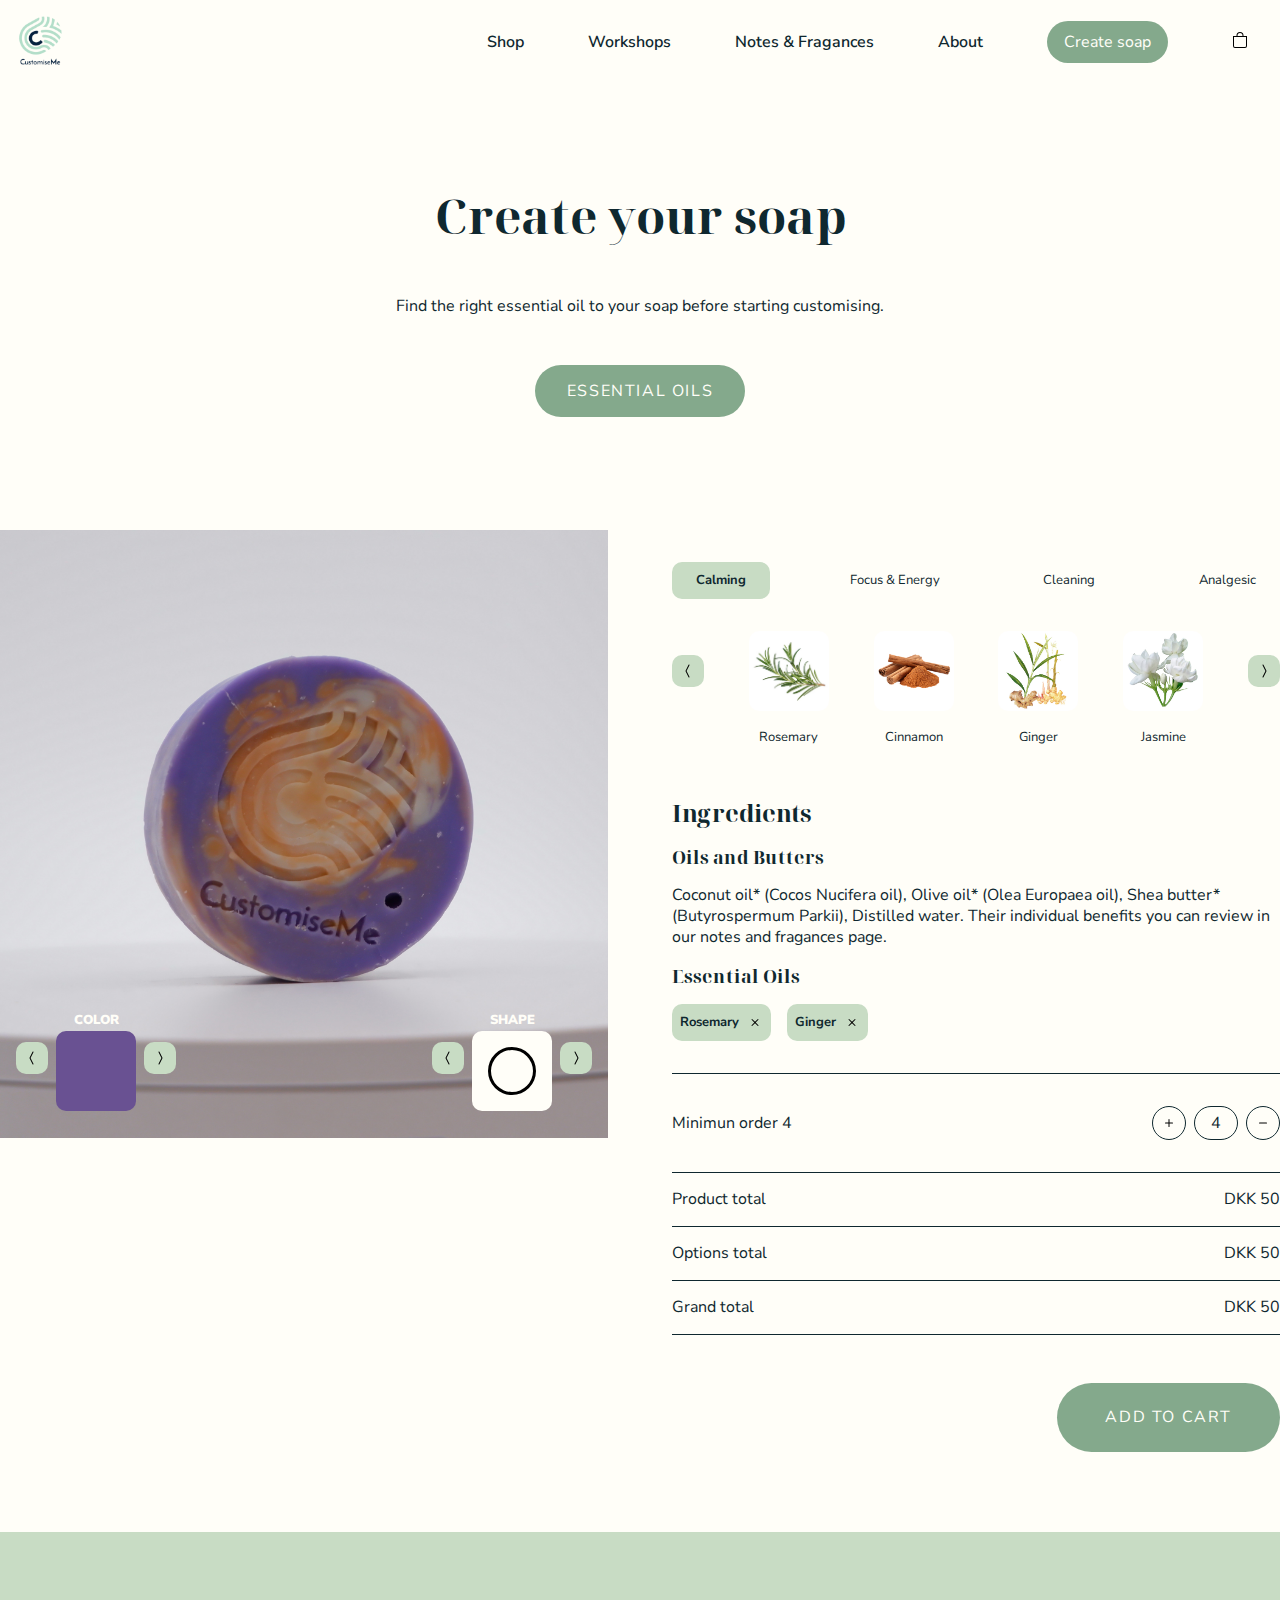
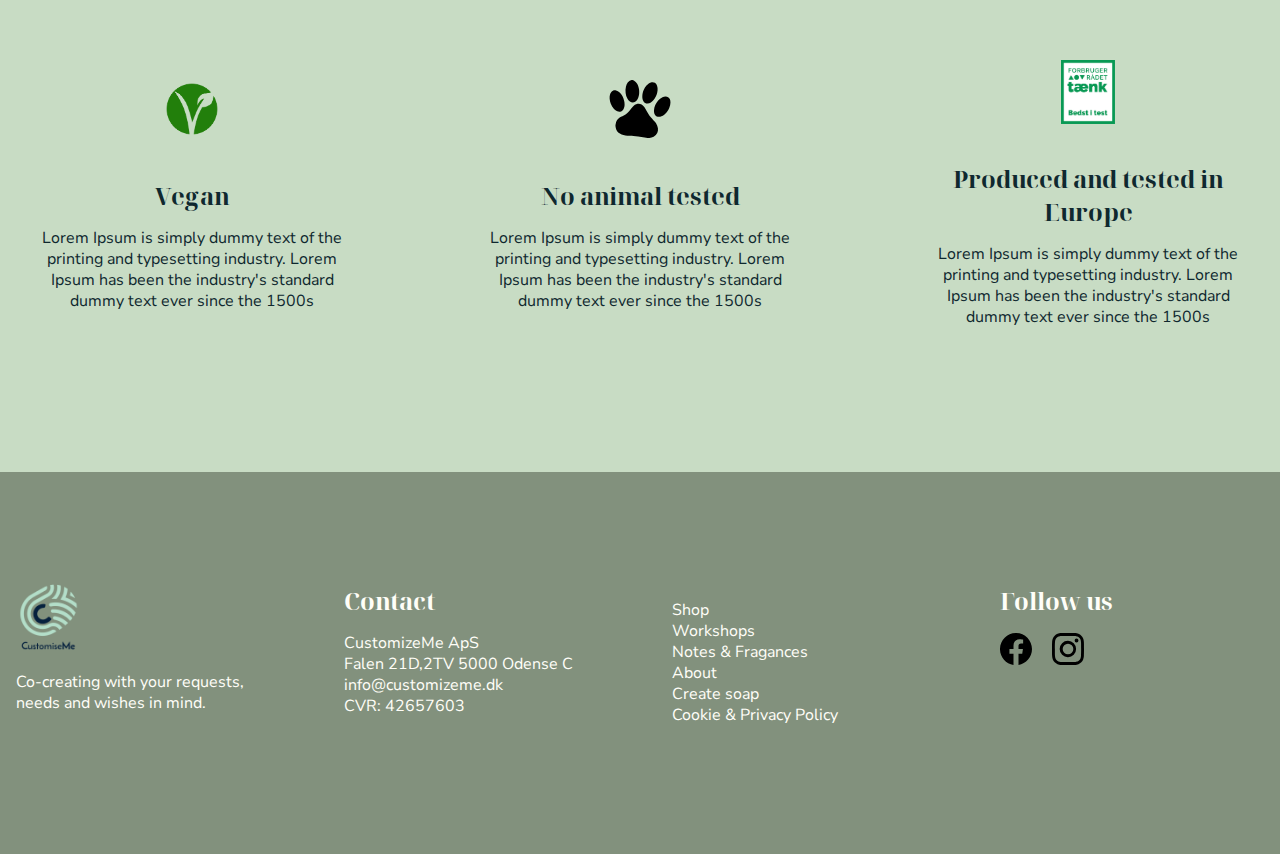
==== commit 4dd69dd5: "Html-Css-Js-And-Images" ====
--- a/create-soap.html
+++ b/create-soap.html
@@ -1,64 +1,70 @@
 <!DOCTYPE html>
 <html lang="en">
-
-<head>
+  <head>
     <meta charset="UTF-8" />
     <meta http-equiv="X-UA-Compatible" content="IE=edge" />
     <meta name="viewport" content="width=device-width, initial-scale=1.0" />
     <title>CustomiseMe</title>
     <link rel="stylesheet" href="css/style.css" />
-</head>
-
-<body class="wrapper">
+  </head>
+
+  <body class="wrapper">
     <header class="main-container-header header_bg_content">
-        <nav>
-            <div id="logo" class="logo">
-                <a href="index.html"><img src="images/logo.png" alt="Logo" /></a>
-            </div>
-
-            <div class="icons-nav">
-
-                <div class="button-nav">
-                    <a class="button-nav" href="create-soap.html">Create Soap</a>
-                </div>
-
-                <div class="cart">
-                    <a class="icon">
-                        <img src="images/bag.svg" alt="Ivon Menu" />
-                    </a>
-                </div>
-
-                <div class="hamburger">
-                    <a class="icon" onclick="openmenumobile()">
-                        <img src="images/bars-solid.svg" alt="Icon Menu" />
-                    </a>
-                </div>
-            </div>
-
-            <ul id="mainmenu"><!--Mobile-->
-                <li><a href="shop.html" class="mainmenu">Shop</a></li>
-                <li><a href="workshops.html" class="mainmenu">Workshops</a></li>
-                <li><a href="notes-fragances.html" class="mainmenu">Notes & Fragances</a></li>
-                <li><a href="about.html" class="mainmenu">About</a></li>
-                <li><a href="create-soap.html" class="mainmenu">Create soap</a></li>
-                <li><a href="cart.html" class="mainmenu">Cart</a>
-                </li>
-            </ul>
-
-            <ul id="menu"><!--Desktop-->
-                <li><a href="shop.html" class="menu">Shop</a></li>
-                <li><a href="workshops.html" class="menu">Workshops</a></li>
-                <li><a href="notes-fragances.html" class="menu">Notes & Fragances</a></li>
-                <li><a href="about.html" class="menu">About</a></li>
-                <li><a class="button" href="create-soap.html">Create soap</a></li>
-                <li>
-                    <a href="cart.html" class="menu">
-                        <img src="images/bag.svg" alt="Icon Menu" /></a>
-                </li>
-            </ul>
-        </nav>
-
-        <!-- <div class="w100 hero">
+      <nav>
+        <div id="logo" class="logo">
+          <a href="index.html"><img src="images/logo.png" alt="Logo" /></a>
+        </div>
+
+        <div class="icons-nav">
+          <div class="button-nav">
+            <a class="button-nav" href="create-soap.html">Create Soap</a>
+          </div>
+
+          <div class="cart">
+            <a class="icon">
+              <img src="images/bag.svg" alt="Ivon Menu" />
+            </a>
+          </div>
+
+          <div class="hamburger">
+            <a class="icon" onclick="openmenumobile()">
+              <img src="images/bars-solid.svg" alt="Icon Menu" />
+            </a>
+          </div>
+        </div>
+
+        <ul id="mainmenu">
+          <!--Mobile-->
+          <li><a href="shop.html" class="mainmenu">Shop</a></li>
+          <li><a href="workshops.html" class="mainmenu">Workshops</a></li>
+          <li>
+            <a href="notes-fragances.html" class="mainmenu"
+              >Notes & Fragances</a
+            >
+          </li>
+          <li><a href="about.html" class="mainmenu">About</a></li>
+          <li><a href="create-soap.html" class="mainmenu">Create soap</a></li>
+          <li><a href="cart.html" class="mainmenu">Cart</a></li>
+        </ul>
+
+        <ul id="menu">
+          <!--Desktop-->
+          <li><a href="shop.html" class="menu">Shop</a></li>
+          <li><a href="workshops.html" class="menu">Workshops</a></li>
+          <li>
+            <a href="notes-fragances.html" class="menu">Notes & Fragances</a>
+          </li>
+          <li><a href="about.html" class="menu">About</a></li>
+          <li><a class="button" href="create-soap.html">Create soap</a></li>
+          <li>
+            <a href="cart.html" class="menu">
+              <img src="images/bag.svg" alt="Icon Menu"
+            /></a>
+          </li>
+        </ul>
+      </nav>
+
+      <!-- <div class="w100 hero">
             <div class="container hero-text">
                 <h1>Headline</h1>
                 <p>Lorem Ipsum is simply dummy text of the printing and typesetting industry.</p>
@@ -66,14 +72,11 @@
             </div>
         </div> -->
 
-        </div>
-
-        <!-- <div id="overlay" class="w100"></div> -->
+      <!-- <div id="overlay" class="w100"></div> -->
     </header>
 
     <main>
-
-        <!-- <section>
+      <!-- <section>
             <div class="container">
             <div class="w100">
             <ul class="breadcrumb">
@@ -87,291 +90,506 @@
             </div>
         </section> -->
 
-        <section class="">
-            <div class="container">
-                <div class="head-main">
-                    <div class="heading">
-                        <div><h1>Create your soap</h1></div>
-                        <div><p>Find the right essential oil to your soap before starting customising.</p></div>
-                        <div><a href="notes-fragances.html"><button>Essential Oils</button></a></div>
-                    </div>
-                </div>
-            </div>
-        </section>
-
-        <section id="form-mobile">
-            <div class="container">
-                <div class="form-create-soap-mobile">
-                    <div>
-                        <ul class="list-experiences">
-                            <li class="exp-sel">Calming</li>
-                            <li>Focus & Energy</li>
-                            <li>Cleaning</li>
-                            <li>Analgesic</li>
-                        </ul>
-                    </div>
-                    <div>
-                        <ul class="list-items">
-                            <li><img src="images/chevron-compact-left.svg" alt="arrow" class="arrows"></li>
-                            <li><div class="item"><div class="icon-item">IMG</div><div class="icon-text">Rosemary</div></div></li>
-                            <li><div class="item"><div class="icon-item">IMG</div><div class="icon-text">Cinnamon</div></div></li>
-                            <li><div class="item"><div class="icon-item">IMG</div><div class="icon-text">Ginger</div></div></li>
-                            <li><div class="item"><div class="icon-item">IMG</div><div class="icon-text">Jasmine</div></div></li>
-                            <li><img src="images/chevron-compact-right.svg" alt="arrow" class="arrows"></li>
-                        </ul>
-                    </div>
-                    <div>
-                        <img src="images/custom-soap.jpg" alt="">
-
-                        <div class="color-shape">
-                            <div>
-                                <ul class="list-color-shape">
-                                    <li><img src="images/chevron-compact-left.svg" alt="" class="arrows"></li>
-                                    <li><div class="item"><div class="items-title">Color</div></div><div class="icon-item">IMG</div></li>
-                                    <li><img src="images/chevron-compact-right.svg" alt="" class="arrows"></li>
-                                </ul>
-                            </div>
-                            <div>
-                                <ul class="list-color-shape">
-                                    <li><img src="images/chevron-compact-left.svg" alt="" class="arrows"></li>
-                                    <li><div class="item"><div class="items-title">Shape</div></div><div class="icon-item">IMG</div></li>
-                                    <li><img src="images/chevron-compact-right.svg" alt="" class="arrows"></li>
-                                </ul>
-                            </div>
-                        </div>                        
-                    </div>
-                    
-                    <div>
-                        <div class="ingredients">
-                            <h3>Ingredients</h3>
-                            <h4>Oils and Butters</h4>
-                            <p>Coconut oil* (Cocos Nucifera oil), Olive oil* (Olea Europaea oil), Shea butter* (Butyrospermum Parkii), Distilled water. Their individual benefits you can review in our notes and fragances page.</p>
-                            <h4>Essential Oils</h4>
-                            <div class="oils-selected">
-                                <div class="oil-selected">Rosemary<img src="images/x.svg" alt=""></div>
-                                <div class="oil-selected">Ginger<img src="images/x.svg" alt=""></div>
-                            </div>
-                        </div>
-                    </div>
-
-                    <div>
-                        <div class="cost">
-                            <div class="rows-cost">
-                                <div>Minimun order 4 (four)</div>
-                                <div class="minimun">
-                                    <div class="plus"><img src="images/plus.svg" alt=""></div>
-                                    <div class="field">4</div>
-                                    <div class="minus"><img src="images/dash.svg" alt=""></div>
-                                </div>
-                            </div>
-
-                            <div class="rows-cost">
-                                <div>Product total</div>
-                                <div>DKK 50</div>
-                            </div>
-
-                            <div class="rows-cost">
-                                <div>Options total</div>
-                                <div>DKK 50</div>
-                            </div>
-
-                            <div class="rows-cost">
-                                <div>Grand total</div>
-                                <div>DKK 50</div>
-                            </div>
-
-                            <div class="rows-cost align-right">
-                                <div class="w100"><button type="button" class="add-to-cart">ADD TO CART</button></div>
-                            </div>
-                        </div><!-- Cost ends -->
-                    </div>
-                    
-                </div><!--Form mobile ends-->
-            </div> <!--Container ends-->
-        </section>
-
-        <section id="form-desktop">
-            <div class="container">
-                <div class="form-create-soap-desktop">
-
-                    <div class="custom-image">
-                        <img src="images/custom-soap.jpg" alt="soap">
-                        <div class="color-shape">
-                            <div class="color">
-                                <ul class="list-color-shape">
-                                    <li><img src="images/chevron-compact-left.svg" alt="" class="arrows"></li>
-                                    <li><div class="item"><div class="items-title">Color</div></div><div class="icon-item">IMG</div></li>
-                                    <li><img src="images/chevron-compact-right.svg" alt="" class="arrows"></li>
-                                </ul>
-                            </div>
-                            <div class="shape">
-                                <ul class="list-color-shape">
-                                    <li><img src="images/chevron-compact-left.svg" alt="" class="arrows"></li>
-                                    <li><div class="item"><div class="items-title">Shape</div></div><div class="icon-item">IMG</div></li>
-                                    <li><img src="images/chevron-compact-right.svg" alt="" class="arrows"></li>
-                                </ul>
-                            </div>
-                        </div>                        
-                    </div>
-
-                    <div class="custom-description">
-                        <div>
-                            <ul class="list-experiences">
-                                <li class="exp-sel">Calming</li>
-                                <li>Focus & Energy</li>
-                                <li>Cleaning</li>
-                                <li>Analgesic</li>
-                            </ul>
-                        </div>
-                        <div>
-                            <ul class="list-items">
-                                <li><img src="images/chevron-compact-left.svg" alt="" class="arrows"></li>
-                                <li><div class="item"><div class="icon-item">IMG</div><div class="icon-text">Rosemary</div></div></li>
-                                <li><div class="item"><div class="icon-item">IMG</div><div class="icon-text">Cinnamon</div></div></li>
-                                <li><div class="item"><div class="icon-item">IMG</div><div class="icon-text">Ginger</div></div></li>
-                                <li><div class="item"><div class="icon-item">IMG</div><div class="icon-text">Jasmine</div></div></li>
-                                <li><img src="images/chevron-compact-right.svg" alt="" class="arrows"></li>
-                            </ul>
-                        </div>
-                        
-                        <div>
-                            <div class="ingredients">
-                                <h3>Ingredients</h3>
-                                <h4>Oils and Butters</h4>
-                                <p>Coconut oil* (Cocos Nucifera oil), Olive oil* (Olea Europaea oil), Shea butter* (Butyrospermum Parkii), Distilled water. Their individual benefits you can review in our notes and fragances page.</p>
-                                <h4>Essential Oils</h4>
-                                <div class="oils-selected">
-                                    <div class="oil-selected">Rosemary<img src="images/x.svg" alt=""></div>
-                                    <div class="oil-selected">Ginger<img src="images/x.svg" alt=""></div>
-                                </div>
-                            </div>
-                        </div>
-    
-                        <div>
-                            <div class="cost">
-                                <div class="rows-cost">
-                                    <div>Minimun order 4 (four)</div>
-                                    <div class="minimun">
-                                        <div class="plus"><img src="images/plus.svg" alt=""></div>
-                                        <div class="field">4</div>
-                                        <div class="minus"><img src="images/dash.svg" alt=""></div>
-                                    </div>
-                                </div>
-    
-                                <div class="rows-cost">
-                                    <div>Product total</div>
-                                    <div>DKK 50</div>
-                                </div>
-    
-                                <div class="rows-cost">
-                                    <div>Options total</div>
-                                    <div>DKK 50</div>
-                                </div>
-    
-                                <div class="rows-cost">
-                                    <div>Grand total</div>
-                                    <div>DKK 50</div>
-                                </div>
-    
-                                <div class="rows-cost align-right">
-                                    <div class="w100"><button type="button" class="add-to-cart">ADD TO CART</button></div>
-                                </div>
-                            </div><!-- Cost ends -->
-                        </div>
-                    </div>
-                    
-                </div><!--Form desktop ends-->
-            </div> <!--Container ends-->
-        </section>
-
-        <section id="sustainability">
-            <div class="container">
-                <div class="icons-sustainability">
-                    
-                    <div class="icon">
-                        <div class="vegan">
-                            <img src="/images/plus.svg" alt="">
-                            <div class="icons">
-                                <h3>Vegan</h3>
-                                <p>Lorem Ipsum is simply dummy text of the printing and typesetting industry. Lorem Ipsum has been the industry's standard dummy text ever since the 1500s</p>
-                            </div>
-                        </div>
-                    </div>
-
-                    <div class="icon">
-                        <div class="animal">
-                            <img src="/images/plus.svg" alt="">
-                            <div class="icons">
-                                <h3>No animal tested</h3>
-                                <p>Lorem Ipsum is simply dummy text of the printing and typesetting industry. Lorem Ipsum has been the industry's standard dummy text ever since the 1500s</p>
-                            </div>
-                        </div>
-                    </div>
-
-                    <div class="icon">
-                        <div class="eu">
-                            <img src="/images/plus.svg" alt="">
-                            <div class="icons">
-                                <h3>Produced and tested in Europe</h3>
-                                <p>Lorem Ipsum is simply dummy text of the printing and typesetting industry. Lorem Ipsum has been the industry's standard dummy text ever since the 1500s</p>
-                            </div>
-                        </div>
-                    </div>
-
-                </div>
-            </div> <!--End Conatainer-->
-        </section>
-
+      <section class="">
+        <div class="container">
+          <div class="head-main">
+            <div class="heading">
+              <div><h1>Create your soap</h1></div>
+              <div>
+                <p>
+                  Find the right essential oil to your soap before starting
+                  customising.
+                </p>
+              </div>
+              <div class="mtb-large">
+                <a href="notes-fragances.html" class="links">Essential Oils</a>
+              </div>
+            </div>
+          </div>
+        </div>
+      </section>
+
+      <div id="form-mobile">
+        <div class="container">
+          <div class="form-create-soap-mobile">
+            <div>
+              <ul class="list-experiences">
+                <li class="exp-sel">Calming</li>
+                <li>Focus & Energy</li>
+                <li>Cleaning</li>
+                <li>Analgesic</li>
+              </ul>
+            </div>
+            <div>
+              <ul class="list-items">
+                <li>
+                  <img
+                    src="images/chevron-compact-left.svg"
+                    alt="arrow"
+                    class="arrows"
+                  />
+                </li>
+                <!-- <li><div class="item"><div class="icon-item rosemary"></div><div class="icon-text">Rosemary</div></div></li> -->
+                <li>
+                  <div class="item">
+                    <label class="label-note">
+                      <input type="checkbox" />
+                      <span class="icon-item cinnamon note"></span>
+                      <div class="icon-text">Cinnamon</div>
+                    </label>
+                  </div>
+                </li>
+                <li>
+                  <div class="item">
+                    <label class="label-note">
+                      <input type="checkbox" />
+                      <span class="icon-item ginger note"></span>
+                      <div class="icon-text">Ginger</div>
+                    </label>
+                  </div>
+                </li>
+                <li>
+                  <div class="item">
+                    <label class="label-note">
+                      <input type="checkbox" />
+                      <span class="icon-item jasmine note"></span>
+                      <div class="icon-text">Jasmine</div>
+                    </label>
+                  </div>
+                </li>
+                <li>
+                  <img
+                    src="images/chevron-compact-right.svg"
+                    alt="arrow"
+                    class="arrows"
+                  />
+                </li>
+              </ul>
+            </div>
+            <div>
+              <img src="images/custom-soap.jpg" alt="" />
+
+              <div class="color-shape">
+                <div>
+                  <ul class="list-color-shape">
+                    <li>
+                      <img
+                        src="images/chevron-compact-left.svg"
+                        alt=""
+                        class="arrows"
+                      />
+                    </li>
+                    <li>
+                      <div class="item">
+                        <div class="items-title">Color</div>
+                        <label class="label-color">
+                          <input type="checkbox" />
+                          <span class="icon-item purple"></span>
+                        </label>
+                      </div>
+                      <!-- <div class="icon-item color-img"></div> -->
+                    </li>
+                    <li>
+                      <img
+                        src="images/chevron-compact-right.svg"
+                        alt=""
+                        class="arrows"
+                      />
+                    </li>
+                  </ul>
+                </div>
+                <div>
+                  <ul class="list-color-shape">
+                    <li>
+                      <img
+                        src="images/chevron-compact-left.svg"
+                        alt=""
+                        class="arrows"
+                      />
+                    </li>
+                    <li>
+                      <div class="item">
+                        <div class="items-title">Shape</div>
+                        <label class="label-shape">
+                          <input type="checkbox" />
+                          <span class="icon-item circle">
+                            <img src="images/circle.svg" alt="" />
+                          </span>
+                        </label>
+                      </div>
+                      <!-- <div class="icon-item shape-img">IMG</div> -->
+                    </li>
+                    <li>
+                      <img
+                        src="images/chevron-compact-right.svg"
+                        alt=""
+                        class="arrows"
+                      />
+                    </li>
+                  </ul>
+                </div>
+              </div>
+            </div>
+
+            <div>
+              <div class="ingredients">
+                <h3>Ingredients</h3>
+                <h4>Oils and Butters</h4>
+                <p>
+                  Coconut oil* (Cocos Nucifera oil), Olive oil* (Olea Europaea
+                  oil), Shea butter* (Butyrospermum Parkii), Distilled water.
+                  Their individual benefits you can review in our notes and
+                  fragances page.
+                </p>
+                <h4>Essential Oils</h4>
+                <div class="oils-selected">
+                  <div class="oil-selected">
+                    Cinnamon<img src="images/x.svg" alt="" />
+                  </div>
+                  <div class="oil-selected">
+                    Ginger<img src="images/x.svg" alt="" />
+                  </div>
+                </div>
+              </div>
+            </div>
+
+            <div class="container-cost">
+              <div class="cost">
+                <div class="rows-cost">
+                  <div>Minimun order 4</div>
+                  <div class="minimun">
+                    <div class="plus"><img src="images/plus.svg" alt="" /></div>
+                    <div class="field">4</div>
+                    <div class="minus">
+                      <img src="images/dash.svg" alt="" />
+                    </div>
+                  </div>
+                </div>
+
+                <div class="rows-cost">
+                  <div>Product total</div>
+                  <div>DKK 50</div>
+                </div>
+
+                <div class="rows-cost">
+                  <div>Options total</div>
+                  <div>DKK 50</div>
+                </div>
+
+                <div class="rows-cost">
+                  <div>Grand total</div>
+                  <div>DKK 50</div>
+                </div>
+
+                <div class="rows-cost align-right">
+                  <a href="#" class="add-to-cart links m-2-auto">ADD TO CART</a>
+                </div>
+              </div>
+              <!-- Cost ends -->
+            </div>
+          </div>
+          <!--Form mobile ends-->
+        </div>
+        <!--Container ends-->
+      </div>
+
+      <div id="form-desktop">
+        <div class="container">
+          <form class="form-create-soap-desktop">
+            <div class="custom-image">
+              <img src="images/custom-soap.jpg" alt="soap" />
+              <div class="color-shape">
+                <div class="color">
+                  <ul class="list-color-shape">
+                    <li>
+                      <img
+                        src="images/chevron-compact-left.svg"
+                        alt=""
+                        class="arrows"
+                      />
+                    </li>
+                    <li>
+                      <div class="item">
+                        <div class="items-title">Color</div>
+                        <label class="label-color">
+                          <input type="checkbox" />
+                          <span class="icon-item purple"></span>
+                        </label>
+                      </div>
+                    </li>
+                    <li>
+                      <img
+                        src="images/chevron-compact-right.svg"
+                        alt=""
+                        class="arrows"
+                      />
+                    </li>
+                  </ul>
+                </div>
+                <div class="shape">
+                  <ul class="list-color-shape">
+                    <li>
+                      <img
+                        src="images/chevron-compact-left.svg"
+                        alt=""
+                        class="arrows"
+                      />
+                    </li>
+                    <li>
+                      <div class="item">
+                        <div class="items-title">Shape</div>
+                        <label class="label-shape">
+                          <input type="checkbox" />
+                          <span class="icon-item circle">
+                            <img src="images/circle.svg" alt="" />
+                          </span>
+                        </label>
+                      </div>
+                    </li>
+                    <li>
+                      <img
+                        src="images/chevron-compact-right.svg"
+                        alt=""
+                        class="arrows"
+                      />
+                    </li>
+                  </ul>
+                </div>
+              </div>
+            </div>
+
+            <div class="custom-description">
+              <div>
+                <ul class="list-experiences">
+                  <li class="exp-sel">Calming</li>
+                  <li>Focus & Energy</li>
+                  <li>Cleaning</li>
+                  <li>Analgesic</li>
+                </ul>
+              </div>
+              <div>
+                <ul class="list-items">
+                  <li>
+                    <img
+                      src="images/chevron-compact-left.svg"
+                      alt=""
+                      class="arrows"
+                    />
+                  </li>
+                  <li>
+                    <div class="item">
+                      <label class="label-note">
+                        <input type="checkbox" />
+                        <span class="icon-item rosemary note"></span>
+                        <div class="icon-text">Rosemary</div>
+                      </label>
+                    </div>
+                  </li>
+                  <li>
+                    <div class="item">
+                      <label class="label-note">
+                        <input type="checkbox" />
+                        <span class="icon-item cinnamon note"></span>
+                        <div class="icon-text">Cinnamon</div>
+                      </label>
+                    </div>
+                  </li>
+                  <li>
+                    <div class="item">
+                      <label class="label-note">
+                        <input type="checkbox" />
+                        <span class="icon-item ginger note"></span>
+                        <div class="icon-text">Ginger</div>
+                      </label>
+                    </div>
+                  </li>
+                  <li>
+                    <div class="item">
+                      <label class="label-note">
+                        <input type="checkbox" />
+                        <span class="icon-item jasmine note"></span>
+                        <div class="icon-text">Jasmine</div>
+                      </label>
+                    </div>
+                  </li>
+                  <li>
+                    <img
+                      src="images/chevron-compact-right.svg"
+                      alt=""
+                      class="arrows"
+                    />
+                  </li>
+                </ul>
+              </div>
+
+              <div>
+                <div class="ingredients">
+                  <h3>Ingredients</h3>
+                  <h4>Oils and Butters</h4>
+                  <p>
+                    Coconut oil* (Cocos Nucifera oil), Olive oil* (Olea Europaea
+                    oil), Shea butter* (Butyrospermum Parkii), Distilled water.
+                    Their individual benefits you can review in our notes and
+                    fragances page.
+                  </p>
+                  <h4>Essential Oils</h4>
+                  <div class="oils-selected">
+                    <div class="oil-selected">
+                      Rosemary<img src="images/x.svg" alt="" />
+                    </div>
+                    <div class="oil-selected">
+                      Ginger<img src="images/x.svg" alt="" />
+                    </div>
+                  </div>
+                </div>
+              </div>
+
+              <div>
+                <div class="cost">
+                  <div class="rows-cost">
+                    <div>Minimun order 4</div>
+                    <div class="minimun">
+                      <div class="plus">
+                        <img src="images/plus.svg" alt="" />
+                      </div>
+                      <div class="field">4</div>
+                      <div class="minus">
+                        <img src="images/dash.svg" alt="" />
+                      </div>
+                    </div>
+                  </div>
+
+                  <div class="rows-cost">
+                    <div>Product total</div>
+                    <div>DKK 50</div>
+                  </div>
+
+                  <div class="rows-cost">
+                    <div>Options total</div>
+                    <div>DKK 50</div>
+                  </div>
+
+                  <div class="rows-cost">
+                    <div>Grand total</div>
+                    <div>DKK 50</div>
+                  </div>
+
+                  <div class="rows-cost">
+                    <div class="container-add-to-cart">
+                      <a class="add-to-cart links m-large"> ADD TO CART </a>
+                    </div>
+                  </div>
+                </div>
+                <!-- Cost ends -->
+              </div>
+            </div>
+          </form>
+          <!--Form desktop ends-->
+        </div>
+        <!--Container ends-->
+      </div>
+
+      <section id="sustainability">
+        <div class="container">
+          <div class="icons-sustainability">
+            <div class="icon">
+              <div class="vegan">
+                <img src="images/vegan.png" alt="" />
+                <div class="icons">
+                  <h3>Vegan</h3>
+                  <p>
+                    Lorem Ipsum is simply dummy text of the printing and
+                    typesetting industry. Lorem Ipsum has been the industry's
+                    standard dummy text ever since the 1500s
+                  </p>
+                </div>
+              </div>
+            </div>
+
+            <div class="icon">
+              <div class="animal">
+                <img src="images/animal.svg" alt="" />
+                <div class="icons">
+                  <h3>No animal tested</h3>
+                  <p>
+                    Lorem Ipsum is simply dummy text of the printing and
+                    typesetting industry. Lorem Ipsum has been the industry's
+                    standard dummy text ever since the 1500s
+                  </p>
+                </div>
+              </div>
+            </div>
+
+            <div class="icon">
+              <div class="taenk">
+                <img src="images/taenk.jpg" alt="" />
+                <div class="icons">
+                  <h3>Produced and tested in Europe</h3>
+                  <p>
+                    Lorem Ipsum is simply dummy text of the printing and
+                    typesetting industry. Lorem Ipsum has been the industry's
+                    standard dummy text ever since the 1500s
+                  </p>
+                </div>
+              </div>
+            </div>
+          </div>
+        </div>
+        <!--End Conatainer-->
+      </section>
     </main>
-    
+
     <footer>
-        <div class="container">
-            <div class="footer">
-
-                
-                <div class="logo">
-                    <!-- <h3>Logo</h3> -->
-                    <img src="images/logo.png" alt="Logo">
-                    <p>Co-creating with your requests, needs and wishes in mind.</p>
-                </div>
-
-
-                <div class="contact">
-                    <h3>Contact</h3>
-                    <ul>
-                        <li>CustomizeMe ApS</li>
-                        <li>Falen 21D,2TV 5000 Odense C</li>
-                        <li>info@customizeme.dk</li>
-                        <li>CVR: 42657603</li>
-                    </ul>
-                </div>
-
-                <ul class="footer-menu"><!--Mobile-->
-                    <li><a href="shop.html" class="footer-menu">Shop</a></li>
-                    <li><a href="workshops.html" class="footer-menu">Workshops</a></li>
-                    <li><a href="notes_fragances.html" class="footer-menu">Notes & Fragances</a></li>
-                    <li><a href="about.html" class="footer-menu">About</a></li>
-                    <li><a href="create-soap.html" class="footer-menu">Create soap</a></li>
-                    <li><a href="cookies-privacy-policy.html" class="footer-menu">Cookie & Privacy Policy</a>
-                    </li>
-                </ul>
-
-
-                <div class="social">
-                    <h3>Follow us</h3>
-                <div>
-                    <img src="images/facebook.svg" alt="">
-                    <img src="images/instagram.svg" alt="">
-                </div>
-                </div>
-        
-        </div><!-- ".footer" ends-->
-    </div> <!--Container ends-->
-    
-</footer>
+      <div class="container">
+        <div class="footer">
+          <div class="logo">
+            <!-- <h3>Logo</h3> -->
+            <img src="images/logo.png" alt="Logo" />
+            <p>Co-creating with your requests, needs and wishes in mind.</p>
+          </div>
+
+          <div class="contact">
+            <h3>Contact</h3>
+            <ul>
+              <li>CustomizeMe ApS</li>
+              <li>Falen 21D,2TV 5000 Odense C</li>
+              <li>info@customizeme.dk</li>
+              <li>CVR: 42657603</li>
+            </ul>
+          </div>
+
+          <ul class="footer-menu">
+            <!--Mobile-->
+            <li><a href="shop.html" class="footer-menu">Shop</a></li>
+            <li><a href="workshops.html" class="footer-menu">Workshops</a></li>
+            <li>
+              <a href="notes_fragances.html" class="footer-menu"
+                >Notes & Fragances</a
+              >
+            </li>
+            <li><a href="about.html" class="footer-menu">About</a></li>
+            <li>
+              <a href="create-soap.html" class="footer-menu">Create soap</a>
+            </li>
+            <li>
+              <a href="cookies-privacy-policy.html" class="footer-menu"
+                >Cookie & Privacy Policy</a
+              >
+            </li>
+          </ul>
+
+          <div class="social">
+            <h3>Follow us</h3>
+            <div>
+              <img src="images/facebook.svg" alt="" />
+              <img src="images/instagram.svg" alt="" />
+            </div>
+          </div>
+        </div>
+        <!-- ".footer" ends-->
+      </div>
+      <!--Container ends-->
+    </footer>
     <script src="js/functions.js"></script>
-</body>
-
+  </body>
 </html>
-
-
--- a/css/style.css
+++ b/css/style.css
@@ -133,7 +133,7 @@
 }
 
 .cart {
-  padding: var(--p);
+  padding: var(--pl);
   width: 16px;
   cursor: pointer;
 }
@@ -208,15 +208,18 @@
   font-weight: 600;
 }
 
+.hero,
+.calming {
+  height: 400px;
+}
+
 .hero {
-  grid-column: 1 / -1;
-  grid-row: 2 / 3;
   background-color: var(--middle_green);
   width: 100%;
-  height: auto;
+  /* height: auto; */
   display: flex;
   flex-flow: row;
-  background-image: url(images/bg.png);
+  background-image: url("../images/create-soap-home.jpg");
   background-repeat: no-repeat;
   background-position: bottom;
   background-size: cover;
@@ -234,6 +237,39 @@
   /* height: fit-content; */
   /* justify-content: baseline; */
   align-content: center;
+}
+
+.calming {
+  background-color: var(--middle_green);
+  width: 100%;
+  /* height: auto; */
+  display: flex;
+  flex-flow: row;
+  background-image: url("../images/calming.jpg");
+  background-repeat: no-repeat;
+  background-position: center;
+  background-size: cover;
+  justify-content: flex-start;
+  align-items: center;
+  text-align: left;
+}
+
+.calming-text {
+  display: flex;
+  flex-flow: column;
+  width: 50%;
+  padding: var(--p);
+  margin: var(--m);
+  /* height: fit-content; */
+  justify-content: center;
+  align-content: center;
+  text-align: center;
+}
+
+.center-text {
+  width: 100%;
+  text-align: center;
+  padding: var(--p);
 }
 
 button {
@@ -248,6 +284,36 @@
   letter-spacing: 0.1rem;
   border-radius: var(--border-radius-100);
   cursor: pointer;
+  margin: var(--mtb-large);
+}
+
+.links {
+  width: fit-content;
+  background-color: var(--dark-green);
+  border: none;
+  color: var(--white);
+  padding: 15px 32px;
+  text-align: center;
+  text-decoration: none;
+  text-transform: uppercase;
+  letter-spacing: 0.1rem;
+  border-radius: var(--border-radius-100);
+  cursor: pointer;
+}
+
+.m-auto {
+  margin: 0 auto;
+}
+
+.m-2-auto {
+  margin: 2rem auto;
+}
+
+.m-large {
+  margin: var(--mtb-large);
+}
+
+.mtb-large {
   margin: var(--mtb-large);
 }
 
@@ -375,7 +441,7 @@
 /******************   Workshops Home   **************************/
 
 #workshops {
-  background-image: url(images/soap.png);
+  background-image: url("../images/workshops.jpg");
   background-position: center;
   background-repeat: no-repeat;
   background-size: cover;
@@ -432,10 +498,26 @@
   margin: 0 auto;
 }
 
-/******************  Mobile CReate Soap - Custom Form ***************************/
+/******************  Mobile Create Soap - Custom Form ***************************/
 
 #form-mobile {
   display: flex;
+}
+
+#select {
+  border: none;
+  border-radius: var(--border-radius);
+  padding: var(--p);
+  background-color: var(--green);
+  font-weight: bold;
+}
+
+#select option {
+  padding: var(--p);
+}
+
+label {
+  box-shadow: none;
 }
 
 .head-main {
@@ -449,11 +531,14 @@
 
 .shipping,
 .filter {
-  width: 25%;
+  width: 100%;
 }
 
 .heading {
-  width: 50%;
+  width: 100%;
+  display: flex;
+  flex-flow: column;
+  gap: 1rem;
 }
 
 .form-create-soap-mobile {
@@ -471,19 +556,23 @@
   list-style: none;
   cursor: pointer;
   padding: var(--ps);
+  /* border: 1px solid var(--dark-green); */
+  /* border-width: thin; */
   /* margin: var(--mlr); */
 }
 
 .ingredients {
   padding: var(--plr);
+  margin: var(--mtb-large);
 }
 
 .exp-sel,
 .oil-selected {
-  background-color: var(--dark-green);
-  color: var(--white);
+  background-color: var(--green);
+  border-radius: var(--border-radius);
+  color: var(--black);
   padding: var(--ps);
-  border-radius: var(--border-radius);
+  font-weight: bold;
 }
 
 .oil-selected {
@@ -498,7 +587,8 @@
 }
 
 .form-create-soap-mobile ul li img {
-  width: 1rem;
+  /* width: 1rem; */
+  width: 100%;
 }
 
 .form-create-soap-mobile img {
@@ -537,19 +627,33 @@
 
 .icon-item,
 .icon-text {
-  padding: var(--p);
-  width: 28px;
-  text-align: center;
-  display: flex;
-  align-items: center;
-  justify-content: center;
+  padding: var(--ps);
+  width: 36px;
+  text-align: center;
+  display: flex;
+  align-items: center;
+  justify-content: center;
+  background-size: cover;
 }
 
 .icon-item {
-  background-color: var(--dark-green);
   color: var(--white);
   border-radius: var(--border-radius);
-  height: 28px;
+  height: 36px;
+}
+
+.rosemary {
+  background-image: url("../images/rosemary.jpg");
+}
+
+.cinnamon {
+  background-image: url("../images/cinnamon.jpg");
+}
+.ginger {
+  background-image: url("../images/ginger.jpg");
+}
+.jasmine {
+  background-image: url("../images/jasmine.jpg");
 }
 
 .icon-text {
@@ -558,15 +662,32 @@
 }
 
 .list-items .arrows {
+  width: 1rem;
+  /* height: 1rem; */
   margin-bottom: 3rem;
+  background-color: var(--green);
+  border-radius: var(--border-radius);
+  padding: var(--ps);
+  cursor: pointer;
 }
 
 .color-shape {
   display: inline-flex;
   width: 100%;
   flex-flow: row;
-  justify-content: center;
-}
+  justify-content: space-around;
+}
+
+.list-color-shape .color-img {
+  background-color: #695192;
+}
+
+/* .list-color-shape .shape-img {
+  background-image: url("../images/circle.svg");
+  background-repeat: no-repeat;
+  background-position: center;
+  background-size: 100%;
+} */
 
 .list-color-shape {
   display: flex;
@@ -574,8 +695,23 @@
   justify-content: center;
   align-items: center;
   width: auto;
-  gap: 1rem;
+  gap: 0.5rem;
   padding: 0;
+}
+
+.list-color-shape .arrows {
+  width: 1rem;
+  /* height: 1rem; */
+  /* margin-bottom: 3rem; */
+  background-color: var(--green);
+  border-radius: var(--border-radius);
+  padding: var(--ps);
+  cursor: pointer;
+}
+
+.item {
+  display: flex;
+  flex-flow: column;
 }
 
 .items-title {
@@ -594,6 +730,12 @@
   flex-flow: column;
   margin: var(--mtb-large);
   width: 100%;
+}
+
+.container-cost {
+  display: flex;
+  width: 90%;
+  padding: var(--plr);
 }
 
 .rows-cost {
@@ -618,6 +760,7 @@
   border: 1px solid var(--black);
   border-radius: var(--border-radius-100);
   padding: var(--ps);
+  cursor: pointer;
 }
 
 .field {
@@ -628,17 +771,17 @@
   padding: var(--plr);
 }
 
-.align-right {
-  display: flex;
-  flex-flow: row;
-  width: 100%;
-  align-items: end !important;
+.container-add-to-cart {
+  width: 100%;
+  display: flex;
+  justify-content: center;
 }
 
 .add-to-cart {
   padding: var(--p-large);
   /* font-size: medium; */
-  margin: var(--mt);
+  /* margin: var(--mt); */
+  /* width: 100%; */
 }
 
 #form-mobile {
@@ -648,6 +791,90 @@
 #form-desktop {
   display: none;
 }
+
+/************** Desktop Form Select Color, Shape, Note  ****************************/
+
+/* Hide the browser's default checkbox */
+.label-color input,
+.label-shape input,
+.label-note input {
+  position: absolute;
+  opacity: 0;
+  cursor: pointer;
+  height: 0;
+  width: 0;
+}
+/* Create a custom checkbox */
+.label-color .purple {
+  background-color: #695192;
+  cursor: pointer;
+  opacity: 1;
+}
+/* On mouse-over, add a inner shadow */
+.label-color:hover input ~ .purple {
+  /* background-color: #ccc; */
+  box-shadow: inset 0 0 10px rgba(0, 0, 0, 0.35);
+}
+/* When the checkbox is checked, add a blue background */
+.label-color input:checked ~ .purple {
+  background-color: #695192;
+}
+/* Create the checkmark/indicator (hidden when not checked) */
+.purple:after,
+.circle:after,
+.note:after {
+  content: "";
+  display: none;
+}
+/* Show the checkmark when checked */
+.label-color input:checked ~ .purple:after,
+.label-shape input:checked ~ .circle:after,
+.label-note input:checked ~ .note:after {
+  display: block;
+}
+/* Style the checkmark/indicator */
+.label-color .purple:after,
+.label-shape .circle:after,
+.label-note .note:after {
+  width: 5px;
+  height: 10px;
+  border: solid var(--green);
+  border-width: 0 3px 3px 0;
+  -webkit-transform: rotate(45deg);
+  -ms-transform: rotate(45deg);
+  transform: rotate(45deg);
+  position: absolute;
+  z-index: 1;
+}
+
+/******************  Desktop Form Select Shape ************************************/
+
+/* Create a custom checkbox */
+.label-shape .circle,
+.label-note .note {
+  /* background-color: #695192; */
+  cursor: pointer;
+  opacity: 1;
+}
+
+/* On mouse-over, add a inner shadow */
+.label-shape:hover input ~ .circle {
+  /* background-color: #ccc; */
+  box-shadow: inset 0 0 10px rgba(0, 0, 0, 0.35);
+}
+
+/**************  Form Select Note  ****************************/
+
+/* On mouse-over, add a inner shadow */
+.label-note:hover input ~ .note {
+  box-shadow: inset 0px 0px 0px 1px var(--beige);
+}
+/* When the checkbox is checked, add a blue background */
+.label-note input:checked ~ .note {
+  box-shadow: inset 0px 0px 0px 2px var(--green);
+}
+
+/******************************************************/
 
 /***********  Mobile Product.html page **********************/
 
@@ -715,14 +942,38 @@
 }
 
 .icons-sustainability .icon img {
-  width: 4rem;
+  /* width: 4rem; */
   max-width: 100%;
-  border-radius: 100%;
-  border: 2px solid var(--black);
+  /* border-radius: 100%; */
+  /* border: 2px solid var(--black); */
+  display: inline-flex;
+  height: 4rem;
+  padding: var(--p);
+}
+
+/******************** Mobile Shop  *************************************/
+.buttons-type-products {
+  display: flex;
+  flex-flow: column;
+  justify-content: center;
+  text-align: center;
+  gap: 2rem;
+  /* width: 100%; */
+}
+
+.shampoo-lips {
+  width: fit-content;
   background-color: var(--white);
-}
-
-/******************** Mobile Shop  *************************************/
+  border: 1px solid var(--dark-green);
+  color: var(--dark-green);
+  padding: 15px 32px;
+  /* text-align: center; */
+  /* text-decoration: none; */
+  text-transform: uppercase;
+  /* letter-spacing: 0.1rem; */
+  border-radius: var(--border-radius-100);
+  cursor: pointer;
+}
 
 #shop-grid {
   display: grid;
@@ -749,7 +1000,7 @@
 /********************  Mobile Notes & Fragances *******************************/
 
 #experiences {
-  width: 100%;
+  /* width: 100%; */
   display: flex;
   flex-flow: column;
 }
@@ -760,20 +1011,87 @@
   justify-content: flex-start;
   align-items: center;
   gap: 0;
+  flex-flow: column;
+}
+
+.col-reverse {
+  flex-direction: column-reverse;
 }
 
 .experience-img img {
-  width: 50%;
+  width: 100%;
 }
 
 .experience-text {
-  padding: 4rem;
+  padding: var(--p);
+  display: flex;
+  flex-flow: column;
+}
+
+a.experience-oil:link,
+a.experience-oil:visited,
+a.experience-oil:active,
+a.experience-oil:active {
+  width: fit-content;
+  background-color: var(--white);
+  border: 1px solid var(--black);
+  color: var(--black);
+  padding: 15px 32px;
+  border-radius: var(--border-radius-100);
+  text-decoration: none;
+  margin: var(--mtb-large);
 }
 
 .experience-img,
 .experience-text {
-  width: 50%;
+  /* width: 80%; */
   margin: var(--xxl);
+}
+
+/***************  Mobile - Calming page *******************/
+
+#essential-oils {
+  background-color: var(--white);
+}
+
+.oils {
+  width: 80%;
+  display: flex;
+  justify-content: center;
+  align-items: center;
+  flex-direction: column;
+  gap: 4rem;
+}
+
+a.pro-home:link,
+a.pro-home:visited,
+a.pro-home:active,
+a.pro-home:hover {
+  color: var(--black);
+  text-decoration: none;
+}
+
+.oils .oil {
+  /* width: 70%; */
+  display: flex;
+  flex-direction: column;
+  padding: var(--p);
+  align-items: center;
+  text-align: center;
+}
+
+.card {
+  background-color: var(--white);
+  padding: var(--p);
+}
+
+.oils .oil h2 {
+  margin: var(--mtb-large);
+  color: var(--black);
+}
+
+.oils .oil img {
+  max-width: 100%;
 }
 
 /********************  Mobile Footer **************************************/
@@ -863,6 +1181,31 @@
 /* Extra large devices (large laptops and desktops, 1200px and up) */
 
 @media only screen and (min-width: 1200px) {
+  .experience {
+    display: flex;
+    /* flex-flow: row; */
+    justify-content: flex-start;
+    align-items: center;
+    gap: 0;
+    flex-flow: row;
+  }
+
+  .col-reverse {
+    flex-direction: row;
+  }
+
+  .experience-img,
+  .experience-text {
+    width: 50%;
+    margin: var(--xxl);
+  }
+
+  .experience-text {
+    padding: 4rem;
+    display: flex;
+    flex-flow: column;
+  }
+
   .hamburger {
     display: none;
   }
@@ -915,8 +1258,15 @@
     display: none;
   }
 
-  .hero {
+  .hero,
+  .calming {
     height: 550px;
+  }
+
+  .center-text {
+    width: 50%;
+    text-align: center;
+    /* padding: var(--p); */
   }
 
   button {
@@ -980,6 +1330,12 @@
     width: 50%;
   }
 
+  .container-add-to-cart {
+    width: 100%;
+    display: flex;
+    justify-content: end;
+  }
+
   /************** Desktop Intagram **********************/
 
   .insta-social {
@@ -1008,6 +1364,18 @@
     text-align: center;
   }
 
+  .shipping,
+  .filter {
+    width: 25%;
+  }
+
+  .heading {
+    width: 50%;
+    display: flex;
+    flex-flow: column;
+    gap: 1rem;
+  }
+
   /********************  Mobile Notes & Fragances *******************************/
 
   .experiences {
@@ -1017,8 +1385,24 @@
     align-items: center;
   }
 
-  .experience-img img {
+  .experience-img,
+  .experience-text {
     width: 100%;
+    margin: 0;
+  }
+
+  /**********************  Desktop Calming page *****************************/
+
+  .oils {
+    width: 100%;
+    margin: var(--mtb);
+    display: flex;
+    flex-direction: row;
+    flex-wrap: wrap;
+  }
+
+  .oils .oil {
+    width: 27%;
   }
 
   /******************  Desktop Footer *****************/
@@ -1087,11 +1471,95 @@
   }
 
   .icon-item {
-    background-color: var(--dark-green);
+    height: 48px;
+    background-color: var(--white);
     color: var(--white);
     border-radius: var(--border-radius);
-    height: 48px;
-  }
+  }
+
+  /************** Desktop Form Select Color, Shape, Note  ****************************/
+
+  /* Hide the browser's default checkbox */
+  .label-color input,
+  .label-shape input,
+  .label-note input {
+    position: absolute;
+    opacity: 0;
+    cursor: pointer;
+    height: 0;
+    width: 0;
+  }
+  /* Create a custom checkbox */
+  .label-color .purple {
+    background-color: #695192;
+    cursor: pointer;
+    opacity: 1;
+  }
+  /* On mouse-over, add a inner shadow */
+  .label-color:hover input ~ .purple {
+    /* background-color: #ccc; */
+    box-shadow: inset 0 0 10px rgba(0, 0, 0, 0.35);
+  }
+  /* When the checkbox is checked, add a blue background */
+  .label-color input:checked ~ .purple {
+    background-color: #695192;
+  }
+  /* Create the checkmark/indicator (hidden when not checked) */
+  .purple:after,
+  .circle:after,
+  .note:after {
+    content: "";
+    display: none;
+  }
+  /* Show the checkmark when checked */
+  .label-color input:checked ~ .purple:after,
+  .label-shape input:checked ~ .circle:after,
+  .label-note input:checked ~ .note:after {
+    display: block;
+  }
+  /* Style the checkmark/indicator */
+  .label-color .purple:after,
+  .label-shape .circle:after,
+  .label-note .note:after {
+    width: 5px;
+    height: 10px;
+    border: solid var(--green);
+    border-width: 0 3px 3px 0;
+    -webkit-transform: rotate(45deg);
+    -ms-transform: rotate(45deg);
+    transform: rotate(45deg);
+    position: absolute;
+    z-index: 1;
+  }
+
+  /******************  Desktop Form Select Shape ************************************/
+
+  /* Create a custom checkbox */
+  .label-shape .circle,
+  .label-note .note {
+    /* background-color: #695192; */
+    cursor: pointer;
+    opacity: 1;
+  }
+
+  /* On mouse-over, add a inner shadow */
+  .label-shape:hover input ~ .circle {
+    /* background-color: #ccc; */
+    box-shadow: inset 0 0 10px rgba(0, 0, 0, 0.35);
+  }
+
+  /**************  Form Select Note  ****************************/
+
+  /* On mouse-over, add a inner shadow */
+  .label-note:hover input ~ .note {
+    box-shadow: inset 0px 0px 0px 1px var(--beige);
+  }
+  /* When the checkbox is checked, add a blue background */
+  .label-note input:checked ~ .note {
+    box-shadow: inset 0px 0px 0px 2px var(--green);
+  }
+
+  /******************************************************/
 
   .list-experiences li {
     padding: 0.5rem 1.5rem;
@@ -1127,6 +1595,10 @@
     right: 0;
   }
 
+  .list-color-shape .shape-img {
+    background-size: 65%;
+  }
+
   /***********  Desktop Product.html page > Using Create Soap **********************/
 
   #product {
@@ -1171,7 +1643,25 @@
 
   /***************** Desktop Shop Page ***********************************/
 
-  #product-shop {
+  .buttons-type-products {
+    display: flex;
+    flex-flow: row;
+    gap: 4rem;
+  }
+
+  .shampoo-lips {
+    width: fit-content;
+    background-color: var(--white);
+    border: 1px solid var(--dark-green);
+    color: var(--dark-green);
+    padding: 15px 32px;
+    /* text-align: center; */
+    /* text-decoration: none; */
+    text-transform: uppercase;
+    /* letter-spacing: 0.1rem; */
+    border-radius: var(--border-radius-100);
+    cursor: pointer;
+    /* margin: 0; */
   }
 
   #shop-grid {
